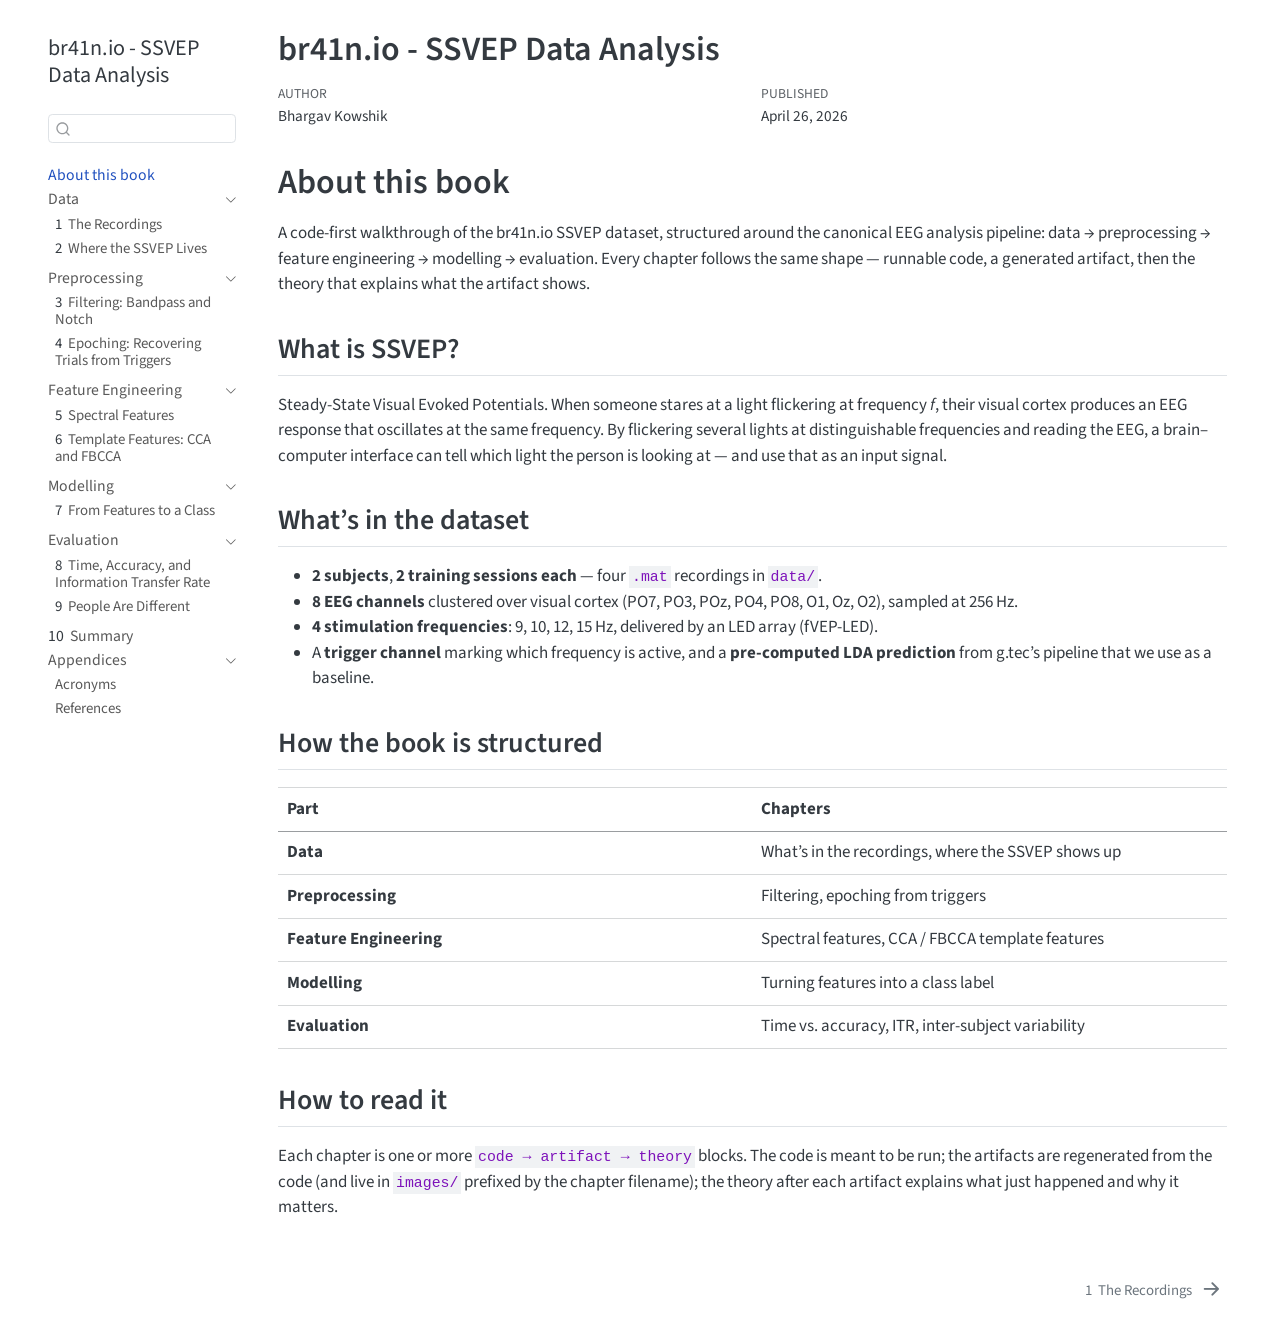
==== index.html @ b5bfbb1d "Built site for gh-pages" ====
<!DOCTYPE html>
<html xmlns="http://www.w3.org/1999/xhtml" lang="en" xml:lang="en"><head>

<meta charset="utf-8">
<meta name="generator" content="quarto-1.9.36">

<meta name="viewport" content="width=device-width, initial-scale=1.0, user-scalable=yes">

<meta name="author" content="Bhargav Kowshik">
<meta name="dcterms.date" content="2026-04-26">

<title>br41n.io - SSVEP Data Analysis</title>
<style>
/* Default styles provided by pandoc.
** See https://pandoc.org/MANUAL.html#variables-for-html for config info.
*/
code{white-space: pre-wrap;}
span.smallcaps{font-variant: small-caps;}
div.columns{display: flex; gap: min(4vw, 1.5em);}
div.column{flex: auto; overflow-x: auto;}
div.hanging-indent{margin-left: 1.5em; text-indent: -1.5em;}
ul.task-list{list-style: none;}
ul.task-list li input[type="checkbox"] {
  width: 0.8em;
  margin: 0 0.8em 0.2em -1em; /* quarto-specific, see https://github.com/quarto-dev/quarto-cli/issues/4556 */ 
  vertical-align: middle;
}
</style>


<script src="site_libs/quarto-nav/quarto-nav.js"></script>
<script src="site_libs/quarto-nav/headroom.min.js"></script>
<script src="site_libs/clipboard/clipboard.min.js"></script>
<script src="site_libs/quarto-search/autocomplete.umd.js"></script>
<script src="site_libs/quarto-search/fuse.min.js"></script>
<script src="site_libs/quarto-search/quarto-search.js"></script>
<meta name="quarto:offset" content="./">
<link href="./01-recordings.html" rel="next">
<script src="site_libs/quarto-html/quarto.js" type="module"></script>
<script src="site_libs/quarto-html/tabsets/tabsets.js" type="module"></script>
<script src="site_libs/quarto-html/popper.min.js"></script>
<script src="site_libs/quarto-html/tippy.umd.min.js"></script>
<script src="site_libs/quarto-html/anchor.min.js"></script>
<link href="site_libs/quarto-html/tippy.css" rel="stylesheet">
<link href="site_libs/quarto-html/quarto-syntax-highlighting-845c23b38eaddc0f92fda52bfe77a8c8.css" rel="stylesheet" id="quarto-text-highlighting-styles">
<script src="site_libs/bootstrap/bootstrap.min.js"></script>
<link href="site_libs/bootstrap/bootstrap-icons.css" rel="stylesheet">
<link href="site_libs/bootstrap/bootstrap-a2d7b48f14b838cedb12a1fc2429b1b5.min.css" rel="stylesheet" append-hash="true" id="quarto-bootstrap" data-mode="light">
<script id="quarto-search-options" type="application/json">{
  "location": "sidebar",
  "copy-button": false,
  "collapse-after": 3,
  "panel-placement": "start",
  "type": "textbox",
  "limit": 50,
  "keyboard-shortcut": [
    "f",
    "/",
    "s"
  ],
  "show-item-context": false,
  "language": {
    "search-no-results-text": "No results",
    "search-matching-documents-text": "matching documents",
    "search-copy-link-title": "Copy link to search",
    "search-hide-matches-text": "Hide additional matches",
    "search-more-match-text": "more match in this document",
    "search-more-matches-text": "more matches in this document",
    "search-clear-button-title": "Clear",
    "search-text-placeholder": "",
    "search-detached-cancel-button-title": "Cancel",
    "search-submit-button-title": "Submit",
    "search-label": "Search"
  }
}</script>


<link rel="stylesheet" href="custom.css">
</head>

<body class="nav-sidebar floating quarto-light">

<div id="quarto-search-results"></div>
  <header id="quarto-header" class="headroom fixed-top">
  <nav class="quarto-secondary-nav">
    <div class="container-fluid d-flex">
      <button type="button" class="quarto-btn-toggle btn" data-bs-toggle="collapse" role="button" data-bs-target=".quarto-sidebar-collapse-item" aria-controls="quarto-sidebar" aria-expanded="false" aria-label="Toggle sidebar navigation" onclick="if (window.quartoToggleHeadroom) { window.quartoToggleHeadroom(); }">
        <i class="bi bi-layout-text-sidebar-reverse"></i>
      </button>
        <nav class="quarto-page-breadcrumbs" aria-label="breadcrumb"><ol class="breadcrumb"><li class="breadcrumb-item"><a href="./index.html">About this book</a></li></ol></nav>
        <a class="flex-grow-1" role="navigation" data-bs-toggle="collapse" data-bs-target=".quarto-sidebar-collapse-item" aria-controls="quarto-sidebar" aria-expanded="false" aria-label="Toggle sidebar navigation" onclick="if (window.quartoToggleHeadroom) { window.quartoToggleHeadroom(); }">      
        </a>
      <button type="button" class="btn quarto-search-button" aria-label="Search" onclick="window.quartoOpenSearch();">
        <i class="bi bi-search"></i>
      </button>
    </div>
  </nav>
</header>
<!-- content -->
<div id="quarto-content" class="quarto-container page-columns page-rows-contents page-layout-full">
<!-- sidebar -->
  <nav id="quarto-sidebar" class="sidebar collapse collapse-horizontal quarto-sidebar-collapse-item sidebar-navigation floating overflow-auto">
    <div class="pt-lg-2 mt-2 text-left sidebar-header">
    <div class="sidebar-title mb-0 py-0">
      <a href="./">br41n.io - SSVEP Data Analysis</a> 
    </div>
      </div>
        <div class="mt-2 flex-shrink-0 align-items-center">
        <div class="sidebar-search">
        <div id="quarto-search" class="" title="Search"></div>
        </div>
        </div>
    <div class="sidebar-menu-container"> 
    <ul class="list-unstyled mt-1">
        <li class="sidebar-item">
  <div class="sidebar-item-container"> 
  <a href="./index.html" class="sidebar-item-text sidebar-link active">
 <span class="menu-text">About this book</span></a>
  </div>
</li>
        <li class="sidebar-item sidebar-item-section">
      <div class="sidebar-item-container"> 
            <a class="sidebar-item-text sidebar-link text-start" data-bs-toggle="collapse" data-bs-target="#quarto-sidebar-section-1" role="navigation" aria-expanded="true">
 <span class="menu-text">Data</span></a>
          <a class="sidebar-item-toggle text-start" data-bs-toggle="collapse" data-bs-target="#quarto-sidebar-section-1" role="navigation" aria-expanded="true" aria-label="Toggle section">
            <i class="bi bi-chevron-right ms-2"></i>
          </a> 
      </div>
      <ul id="quarto-sidebar-section-1" class="collapse list-unstyled sidebar-section depth1 show">  
          <li class="sidebar-item">
  <div class="sidebar-item-container"> 
  <a href="./01-recordings.html" class="sidebar-item-text sidebar-link">
 <span class="menu-text"><span class="chapter-number">1</span>&nbsp; <span class="chapter-title">The Recordings</span></span></a>
  </div>
</li>
          <li class="sidebar-item">
  <div class="sidebar-item-container"> 
  <a href="./02-ssvep-signature.html" class="sidebar-item-text sidebar-link">
 <span class="menu-text"><span class="chapter-number">2</span>&nbsp; <span class="chapter-title">Where the SSVEP Lives</span></span></a>
  </div>
</li>
      </ul>
  </li>
        <li class="sidebar-item sidebar-item-section">
      <div class="sidebar-item-container"> 
            <a class="sidebar-item-text sidebar-link text-start" data-bs-toggle="collapse" data-bs-target="#quarto-sidebar-section-2" role="navigation" aria-expanded="true">
 <span class="menu-text">Preprocessing</span></a>
          <a class="sidebar-item-toggle text-start" data-bs-toggle="collapse" data-bs-target="#quarto-sidebar-section-2" role="navigation" aria-expanded="true" aria-label="Toggle section">
            <i class="bi bi-chevron-right ms-2"></i>
          </a> 
      </div>
      <ul id="quarto-sidebar-section-2" class="collapse list-unstyled sidebar-section depth1 show">  
          <li class="sidebar-item">
  <div class="sidebar-item-container"> 
  <a href="./03-filtering.html" class="sidebar-item-text sidebar-link">
 <span class="menu-text"><span class="chapter-number">3</span>&nbsp; <span class="chapter-title">Filtering: Bandpass and Notch</span></span></a>
  </div>
</li>
          <li class="sidebar-item">
  <div class="sidebar-item-container"> 
  <a href="./04-epoching.html" class="sidebar-item-text sidebar-link">
 <span class="menu-text"><span class="chapter-number">4</span>&nbsp; <span class="chapter-title">Epoching: Recovering Trials from Triggers</span></span></a>
  </div>
</li>
      </ul>
  </li>
        <li class="sidebar-item sidebar-item-section">
      <div class="sidebar-item-container"> 
            <a class="sidebar-item-text sidebar-link text-start" data-bs-toggle="collapse" data-bs-target="#quarto-sidebar-section-3" role="navigation" aria-expanded="true">
 <span class="menu-text">Feature Engineering</span></a>
          <a class="sidebar-item-toggle text-start" data-bs-toggle="collapse" data-bs-target="#quarto-sidebar-section-3" role="navigation" aria-expanded="true" aria-label="Toggle section">
            <i class="bi bi-chevron-right ms-2"></i>
          </a> 
      </div>
      <ul id="quarto-sidebar-section-3" class="collapse list-unstyled sidebar-section depth1 show">  
          <li class="sidebar-item">
  <div class="sidebar-item-container"> 
  <a href="./05-spectral-features.html" class="sidebar-item-text sidebar-link">
 <span class="menu-text"><span class="chapter-number">5</span>&nbsp; <span class="chapter-title">Spectral Features</span></span></a>
  </div>
</li>
          <li class="sidebar-item">
  <div class="sidebar-item-container"> 
  <a href="./06-template-features.html" class="sidebar-item-text sidebar-link">
 <span class="menu-text"><span class="chapter-number">6</span>&nbsp; <span class="chapter-title">Template Features: CCA and FBCCA</span></span></a>
  </div>
</li>
      </ul>
  </li>
        <li class="sidebar-item sidebar-item-section">
      <div class="sidebar-item-container"> 
            <a class="sidebar-item-text sidebar-link text-start" data-bs-toggle="collapse" data-bs-target="#quarto-sidebar-section-4" role="navigation" aria-expanded="true">
 <span class="menu-text">Modelling</span></a>
          <a class="sidebar-item-toggle text-start" data-bs-toggle="collapse" data-bs-target="#quarto-sidebar-section-4" role="navigation" aria-expanded="true" aria-label="Toggle section">
            <i class="bi bi-chevron-right ms-2"></i>
          </a> 
      </div>
      <ul id="quarto-sidebar-section-4" class="collapse list-unstyled sidebar-section depth1 show">  
          <li class="sidebar-item">
  <div class="sidebar-item-container"> 
  <a href="./07-classification.html" class="sidebar-item-text sidebar-link">
 <span class="menu-text"><span class="chapter-number">7</span>&nbsp; <span class="chapter-title">From Features to a Class</span></span></a>
  </div>
</li>
      </ul>
  </li>
        <li class="sidebar-item sidebar-item-section">
      <div class="sidebar-item-container"> 
            <a class="sidebar-item-text sidebar-link text-start" data-bs-toggle="collapse" data-bs-target="#quarto-sidebar-section-5" role="navigation" aria-expanded="true">
 <span class="menu-text">Evaluation</span></a>
          <a class="sidebar-item-toggle text-start" data-bs-toggle="collapse" data-bs-target="#quarto-sidebar-section-5" role="navigation" aria-expanded="true" aria-label="Toggle section">
            <i class="bi bi-chevron-right ms-2"></i>
          </a> 
      </div>
      <ul id="quarto-sidebar-section-5" class="collapse list-unstyled sidebar-section depth1 show">  
          <li class="sidebar-item">
  <div class="sidebar-item-container"> 
  <a href="./08-time-accuracy-itr.html" class="sidebar-item-text sidebar-link">
 <span class="menu-text"><span class="chapter-number">8</span>&nbsp; <span class="chapter-title">Time, Accuracy, and Information Transfer Rate</span></span></a>
  </div>
</li>
          <li class="sidebar-item">
  <div class="sidebar-item-container"> 
  <a href="./09-subjects.html" class="sidebar-item-text sidebar-link">
 <span class="menu-text"><span class="chapter-number">9</span>&nbsp; <span class="chapter-title">People Are Different</span></span></a>
  </div>
</li>
      </ul>
  </li>
        <li class="sidebar-item">
  <div class="sidebar-item-container"> 
  <a href="./summary.html" class="sidebar-item-text sidebar-link">
 <span class="menu-text"><span class="chapter-number">10</span>&nbsp; <span class="chapter-title">Summary</span></span></a>
  </div>
</li>
        <li class="sidebar-item sidebar-item-section">
      <div class="sidebar-item-container"> 
            <a class="sidebar-item-text sidebar-link text-start" data-bs-toggle="collapse" data-bs-target="#quarto-sidebar-section-6" role="navigation" aria-expanded="true">
 <span class="menu-text">Appendices</span></a>
          <a class="sidebar-item-toggle text-start" data-bs-toggle="collapse" data-bs-target="#quarto-sidebar-section-6" role="navigation" aria-expanded="true" aria-label="Toggle section">
            <i class="bi bi-chevron-right ms-2"></i>
          </a> 
      </div>
      <ul id="quarto-sidebar-section-6" class="collapse list-unstyled sidebar-section depth1 show">  
          <li class="sidebar-item">
  <div class="sidebar-item-container"> 
  <a href="./acronyms.html" class="sidebar-item-text sidebar-link">
 <span class="menu-text">Acronyms</span></a>
  </div>
</li>
          <li class="sidebar-item">
  <div class="sidebar-item-container"> 
  <a href="./references.html" class="sidebar-item-text sidebar-link">
 <span class="menu-text">References</span></a>
  </div>
</li>
      </ul>
  </li>
    </ul>
    </div>
</nav>
<div id="quarto-sidebar-glass" class="quarto-sidebar-collapse-item" data-bs-toggle="collapse" data-bs-target=".quarto-sidebar-collapse-item"></div>
<!-- margin-sidebar -->
    <div id="quarto-margin-sidebar" class="sidebar margin-sidebar">
        <nav id="TOC" role="doc-toc" class="toc-active">
    <h2 id="toc-title">Table of contents</h2>
   
  <ul>
  <li><a href="#about-this-book" id="toc-about-this-book" class="nav-link active" data-scroll-target="#about-this-book">About this book</a>
  <ul class="collapse">
  <li><a href="#what-is-ssvep" id="toc-what-is-ssvep" class="nav-link" data-scroll-target="#what-is-ssvep">What is SSVEP?</a></li>
  <li><a href="#whats-in-the-dataset" id="toc-whats-in-the-dataset" class="nav-link" data-scroll-target="#whats-in-the-dataset">What’s in the dataset</a></li>
  <li><a href="#how-the-book-is-structured" id="toc-how-the-book-is-structured" class="nav-link" data-scroll-target="#how-the-book-is-structured">How the book is structured</a></li>
  <li><a href="#how-to-read-it" id="toc-how-to-read-it" class="nav-link" data-scroll-target="#how-to-read-it">How to read it</a></li>
  </ul></li>
  </ul>
</nav>
    </div>
<!-- main -->
<main class="content column-body" id="quarto-document-content">

<header id="title-block-header" class="quarto-title-block default">
<div class="quarto-title">
<h1 class="title">br41n.io - SSVEP Data Analysis</h1>
</div>



<div class="quarto-title-meta column-body">

    <div>
    <div class="quarto-title-meta-heading">Author</div>
    <div class="quarto-title-meta-contents">
             <p>Bhargav Kowshik </p>
          </div>
  </div>
    
    <div>
    <div class="quarto-title-meta-heading">Published</div>
    <div class="quarto-title-meta-contents">
      <p class="date">April 26, 2026</p>
    </div>
  </div>
  
    
  </div>
  


</header>


<section id="about-this-book" class="level1 unnumbered">
<h1 class="unnumbered">About this book</h1>
<p>A code-first walkthrough of the br41n.io SSVEP dataset, structured around the canonical EEG analysis pipeline: data → preprocessing → feature engineering → modelling → evaluation. Every chapter follows the same shape — runnable code, a generated artifact, then the theory that explains what the artifact shows.</p>
<section id="what-is-ssvep" class="level2">
<h2 class="anchored" data-anchor-id="what-is-ssvep">What is SSVEP?</h2>
<p>Steady-State Visual Evoked Potentials. When someone stares at a light flickering at frequency <em>f</em>, their visual cortex produces an EEG response that oscillates at the same frequency. By flickering several lights at distinguishable frequencies and reading the EEG, a brain–computer interface can tell which light the person is looking at — and use that as an input signal.</p>
</section>
<section id="whats-in-the-dataset" class="level2">
<h2 class="anchored" data-anchor-id="whats-in-the-dataset">What’s in the dataset</h2>
<ul>
<li><strong>2 subjects</strong>, <strong>2 training sessions each</strong> — four <code>.mat</code> recordings in <code>data/</code>.</li>
<li><strong>8 EEG channels</strong> clustered over visual cortex (PO7, PO3, POz, PO4, PO8, O1, Oz, O2), sampled at 256 Hz.</li>
<li><strong>4 stimulation frequencies</strong>: 9, 10, 12, 15 Hz, delivered by an LED array (fVEP-LED).</li>
<li>A <strong>trigger channel</strong> marking which frequency is active, and a <strong>pre-computed LDA prediction</strong> from g.tec’s pipeline that we use as a baseline.</li>
</ul>
</section>
<section id="how-the-book-is-structured" class="level2">
<h2 class="anchored" data-anchor-id="how-the-book-is-structured">How the book is structured</h2>
<table class="caption-top table">
<colgroup>
<col style="width: 50%">
<col style="width: 50%">
</colgroup>
<thead>
<tr class="header">
<th>Part</th>
<th>Chapters</th>
</tr>
</thead>
<tbody>
<tr class="odd">
<td><strong>Data</strong></td>
<td>What’s in the recordings, where the SSVEP shows up</td>
</tr>
<tr class="even">
<td><strong>Preprocessing</strong></td>
<td>Filtering, epoching from triggers</td>
</tr>
<tr class="odd">
<td><strong>Feature Engineering</strong></td>
<td>Spectral features, CCA / FBCCA template features</td>
</tr>
<tr class="even">
<td><strong>Modelling</strong></td>
<td>Turning features into a class label</td>
</tr>
<tr class="odd">
<td><strong>Evaluation</strong></td>
<td>Time vs.&nbsp;accuracy, ITR, inter-subject variability</td>
</tr>
</tbody>
</table>
</section>
<section id="how-to-read-it" class="level2">
<h2 class="anchored" data-anchor-id="how-to-read-it">How to read it</h2>
<p>Each chapter is one or more <code>code → artifact → theory</code> blocks. The code is meant to be run; the artifacts are regenerated from the code (and live in <code>images/</code> prefixed by the chapter filename); the theory after each artifact explains what just happened and why it matters.</p>


</section>
</section>

</main> <!-- /main -->
<script id="quarto-html-after-body" type="application/javascript">
  window.document.addEventListener("DOMContentLoaded", function (event) {
    const icon = "";
    const anchorJS = new window.AnchorJS();
    anchorJS.options = {
      placement: 'right',
      icon: icon
    };
    anchorJS.add('.anchored');
    const isCodeAnnotation = (el) => {
      for (const clz of el.classList) {
        if (clz.startsWith('code-annotation-')) {                     
          return true;
        }
      }
      return false;
    }
    const onCopySuccess = function(e) {
      // button target
      const button = e.trigger;
      // don't keep focus
      button.blur();
      // flash "checked"
      button.classList.add('code-copy-button-checked');
      var currentTitle = button.getAttribute("title");
      button.setAttribute("title", "Copied!");
      let tooltip;
      if (window.bootstrap) {
        button.setAttribute("data-bs-toggle", "tooltip");
        button.setAttribute("data-bs-placement", "left");
        button.setAttribute("data-bs-title", "Copied!");
        tooltip = new bootstrap.Tooltip(button, 
          { trigger: "manual", 
            customClass: "code-copy-button-tooltip",
            offset: [0, -8]});
        tooltip.show();    
      }
      setTimeout(function() {
        if (tooltip) {
          tooltip.hide();
          button.removeAttribute("data-bs-title");
          button.removeAttribute("data-bs-toggle");
          button.removeAttribute("data-bs-placement");
        }
        button.setAttribute("title", currentTitle);
        button.classList.remove('code-copy-button-checked');
      }, 1000);
      // clear code selection
      e.clearSelection();
    }
    const getTextToCopy = function(trigger) {
      const outerScaffold = trigger.parentElement.cloneNode(true);
      const codeEl = outerScaffold.querySelector('code');
      for (const childEl of codeEl.children) {
        if (isCodeAnnotation(childEl)) {
          childEl.remove();
        }
      }
      return codeEl.innerText;
    }
    const clipboard = new window.ClipboardJS('.code-copy-button:not([data-in-quarto-modal])', {
      text: getTextToCopy
    });
    clipboard.on('success', onCopySuccess);
    if (window.document.getElementById('quarto-embedded-source-code-modal')) {
      const clipboardModal = new window.ClipboardJS('.code-copy-button[data-in-quarto-modal]', {
        text: getTextToCopy,
        container: window.document.getElementById('quarto-embedded-source-code-modal')
      });
      clipboardModal.on('success', onCopySuccess);
    }
      var localhostRegex = new RegExp(/^(?:http|https):\/\/localhost\:?[0-9]*\//);
      var mailtoRegex = new RegExp(/^mailto:/);
        var filterRegex = new RegExp('/' + window.location.host + '/');
      var isInternal = (href) => {
          return filterRegex.test(href) || localhostRegex.test(href) || mailtoRegex.test(href);
      }
      // Inspect non-navigation links and adorn them if external
     var links = window.document.querySelectorAll('a[href]:not(.nav-link):not(.navbar-brand):not(.toc-action):not(.sidebar-link):not(.sidebar-item-toggle):not(.pagination-link):not(.no-external):not([aria-hidden]):not(.dropdown-item):not(.quarto-navigation-tool):not(.about-link)');
      for (var i=0; i<links.length; i++) {
        const link = links[i];
        if (!isInternal(link.href)) {
          // undo the damage that might have been done by quarto-nav.js in the case of
          // links that we want to consider external
          if (link.dataset.originalHref !== undefined) {
            link.href = link.dataset.originalHref;
          }
        }
      }
    function tippyHover(el, contentFn, onTriggerFn, onUntriggerFn) {
      const config = {
        allowHTML: true,
        maxWidth: 500,
        delay: 100,
        arrow: false,
        appendTo: function(el) {
            return el.parentElement;
        },
        interactive: true,
        interactiveBorder: 10,
        theme: 'quarto',
        placement: 'bottom-start',
      };
      if (contentFn) {
        config.content = contentFn;
      }
      if (onTriggerFn) {
        config.onTrigger = onTriggerFn;
      }
      if (onUntriggerFn) {
        config.onUntrigger = onUntriggerFn;
      }
      window.tippy(el, config); 
    }
    const noterefs = window.document.querySelectorAll('a[role="doc-noteref"]');
    for (var i=0; i<noterefs.length; i++) {
      const ref = noterefs[i];
      tippyHover(ref, function() {
        // use id or data attribute instead here
        let href = ref.getAttribute('data-footnote-href') || ref.getAttribute('href');
        try { href = new URL(href).hash; } catch {}
        const id = href.replace(/^#\/?/, "");
        const note = window.document.getElementById(id);
        if (note) {
          return note.innerHTML;
        } else {
          return "";
        }
      });
    }
    const xrefs = window.document.querySelectorAll('a.quarto-xref');
    const processXRef = (id, note) => {
      // Strip column container classes
      const stripColumnClz = (el) => {
        el.classList.remove("page-full", "page-columns");
        if (el.children) {
          for (const child of el.children) {
            stripColumnClz(child);
          }
        }
      }
      stripColumnClz(note)
      if (id === null || id.startsWith('sec-')) {
        // Special case sections, only their first couple elements
        const container = document.createElement("div");
        if (note.children && note.children.length > 2) {
          container.appendChild(note.children[0].cloneNode(true));
          for (let i = 1; i < note.children.length; i++) {
            const child = note.children[i];
            if (child.tagName === "P" && child.innerText === "") {
              continue;
            } else {
              container.appendChild(child.cloneNode(true));
              break;
            }
          }
          if (window.Quarto?.typesetMath) {
            window.Quarto.typesetMath(container);
          }
          return container.innerHTML
        } else {
          if (window.Quarto?.typesetMath) {
            window.Quarto.typesetMath(note);
          }
          return note.innerHTML;
        }
      } else {
        // Remove any anchor links if they are present
        const anchorLink = note.querySelector('a.anchorjs-link');
        if (anchorLink) {
          anchorLink.remove();
        }
        if (window.Quarto?.typesetMath) {
          window.Quarto.typesetMath(note);
        }
        if (note.classList.contains("callout")) {
          return note.outerHTML;
        } else {
          return note.innerHTML;
        }
      }
    }
    for (var i=0; i<xrefs.length; i++) {
      const xref = xrefs[i];
      tippyHover(xref, undefined, function(instance) {
        instance.disable();
        let url = xref.getAttribute('href');
        let hash = undefined; 
        if (url.startsWith('#')) {
          hash = url;
        } else {
          try { hash = new URL(url).hash; } catch {}
        }
        if (hash) {
          const id = hash.replace(/^#\/?/, "");
          const note = window.document.getElementById(id);
          if (note !== null) {
            try {
              const html = processXRef(id, note.cloneNode(true));
              instance.setContent(html);
            } finally {
              instance.enable();
              instance.show();
            }
          } else {
            // See if we can fetch this
            fetch(url.split('#')[0])
            .then(res => res.text())
            .then(html => {
              const parser = new DOMParser();
              const htmlDoc = parser.parseFromString(html, "text/html");
              const note = htmlDoc.getElementById(id);
              if (note !== null) {
                const html = processXRef(id, note);
                instance.setContent(html);
              } 
            }).finally(() => {
              instance.enable();
              instance.show();
            });
          }
        } else {
          // See if we can fetch a full url (with no hash to target)
          // This is a special case and we should probably do some content thinning / targeting
          fetch(url)
          .then(res => res.text())
          .then(html => {
            const parser = new DOMParser();
            const htmlDoc = parser.parseFromString(html, "text/html");
            const note = htmlDoc.querySelector('main.content');
            if (note !== null) {
              // This should only happen for chapter cross references
              // (since there is no id in the URL)
              // remove the first header
              if (note.children.length > 0 && note.children[0].tagName === "HEADER") {
                note.children[0].remove();
              }
              const html = processXRef(null, note);
              instance.setContent(html);
            } 
          }).finally(() => {
            instance.enable();
            instance.show();
          });
        }
      }, function(instance) {
      });
    }
        let selectedAnnoteEl;
        const selectorForAnnotation = ( cell, annotation) => {
          let cellAttr = 'data-code-cell="' + cell + '"';
          let lineAttr = 'data-code-annotation="' +  annotation + '"';
          const selector = 'span[' + cellAttr + '][' + lineAttr + ']';
          return selector;
        }
        const selectCodeLines = (annoteEl) => {
          const doc = window.document;
          const targetCell = annoteEl.getAttribute("data-target-cell");
          const targetAnnotation = annoteEl.getAttribute("data-target-annotation");
          const annoteSpan = window.document.querySelector(selectorForAnnotation(targetCell, targetAnnotation));
          const lines = annoteSpan.getAttribute("data-code-lines").split(",");
          const lineIds = lines.map((line) => {
            return targetCell + "-" + line;
          })
          let top = null;
          let height = null;
          let parent = null;
          if (lineIds.length > 0) {
              //compute the position of the single el (top and bottom and make a div)
              const el = window.document.getElementById(lineIds[0]);
              top = el.offsetTop;
              height = el.offsetHeight;
              parent = el.parentElement.parentElement;
            if (lineIds.length > 1) {
              const lastEl = window.document.getElementById(lineIds[lineIds.length - 1]);
              const bottom = lastEl.offsetTop + lastEl.offsetHeight;
              height = bottom - top;
            }
            if (top !== null && height !== null && parent !== null) {
              // cook up a div (if necessary) and position it 
              let div = window.document.getElementById("code-annotation-line-highlight");
              if (div === null) {
                div = window.document.createElement("div");
                div.setAttribute("id", "code-annotation-line-highlight");
                div.style.position = 'absolute';
                parent.appendChild(div);
              }
              div.style.top = top - 2 + "px";
              div.style.height = height + 4 + "px";
              div.style.left = 0;
              let gutterDiv = window.document.getElementById("code-annotation-line-highlight-gutter");
              if (gutterDiv === null) {
                gutterDiv = window.document.createElement("div");
                gutterDiv.setAttribute("id", "code-annotation-line-highlight-gutter");
                gutterDiv.style.position = 'absolute';
                const codeCell = window.document.getElementById(targetCell);
                const gutter = codeCell.querySelector('.code-annotation-gutter');
                gutter.appendChild(gutterDiv);
              }
              gutterDiv.style.top = top - 2 + "px";
              gutterDiv.style.height = height + 4 + "px";
            }
            selectedAnnoteEl = annoteEl;
          }
        };
        const unselectCodeLines = () => {
          const elementsIds = ["code-annotation-line-highlight", "code-annotation-line-highlight-gutter"];
          elementsIds.forEach((elId) => {
            const div = window.document.getElementById(elId);
            if (div) {
              div.remove();
            }
          });
          selectedAnnoteEl = undefined;
        };
          // Handle positioning of the toggle
      window.addEventListener(
        "resize",
        throttle(() => {
          elRect = undefined;
          if (selectedAnnoteEl) {
            selectCodeLines(selectedAnnoteEl);
          }
        }, 10)
      );
      function throttle(fn, ms) {
      let throttle = false;
      let timer;
        return (...args) => {
          if(!throttle) { // first call gets through
              fn.apply(this, args);
              throttle = true;
          } else { // all the others get throttled
              if(timer) clearTimeout(timer); // cancel #2
              timer = setTimeout(() => {
                fn.apply(this, args);
                timer = throttle = false;
              }, ms);
          }
        };
      }
        // Attach click handler to the DT
        const annoteDls = window.document.querySelectorAll('dt[data-target-cell]');
        for (const annoteDlNode of annoteDls) {
          annoteDlNode.addEventListener('click', (event) => {
            const clickedEl = event.target;
            if (clickedEl !== selectedAnnoteEl) {
              unselectCodeLines();
              const activeEl = window.document.querySelector('dt[data-target-cell].code-annotation-active');
              if (activeEl) {
                activeEl.classList.remove('code-annotation-active');
              }
              selectCodeLines(clickedEl);
              clickedEl.classList.add('code-annotation-active');
            } else {
              // Unselect the line
              unselectCodeLines();
              clickedEl.classList.remove('code-annotation-active');
            }
          });
        }
    const findCites = (el) => {
      const parentEl = el.parentElement;
      if (parentEl) {
        const cites = parentEl.dataset.cites;
        if (cites) {
          return {
            el,
            cites: cites.split(' ')
          };
        } else {
          return findCites(el.parentElement)
        }
      } else {
        return undefined;
      }
    };
    var bibliorefs = window.document.querySelectorAll('a[role="doc-biblioref"]');
    for (var i=0; i<bibliorefs.length; i++) {
      const ref = bibliorefs[i];
      const citeInfo = findCites(ref);
      if (citeInfo) {
        tippyHover(citeInfo.el, function() {
          var popup = window.document.createElement('div');
          citeInfo.cites.forEach(function(cite) {
            var citeDiv = window.document.createElement('div');
            citeDiv.classList.add('hanging-indent');
            citeDiv.classList.add('csl-entry');
            var biblioDiv = window.document.getElementById('ref-' + cite);
            if (biblioDiv) {
              citeDiv.innerHTML = biblioDiv.innerHTML;
            }
            popup.appendChild(citeDiv);
          });
          return popup.innerHTML;
        });
      }
    }
  });
  </script>
<nav class="page-navigation column-body">
  <div class="nav-page nav-page-previous">
  </div>
  <div class="nav-page nav-page-next">
      <a href="./01-recordings.html" class="pagination-link" aria-label="The Recordings">
        <span class="nav-page-text"><span class="chapter-number">1</span>&nbsp; <span class="chapter-title">The Recordings</span></span> <i class="bi bi-arrow-right-short"></i>
      </a>
  </div>
</nav>
</div> <!-- /content -->




</body></html>
---- site_libs/quarto-html/tippy.css ----
.tippy-box[data-animation=fade][data-state=hidden]{opacity:0}[data-tippy-root]{max-width:calc(100vw - 10px)}.tippy-box{position:relative;background-color:#333;color:#fff;border-radius:4px;font-size:14px;line-height:1.4;white-space:normal;outline:0;transition-property:transform,visibility,opacity}.tippy-box[data-placement^=top]>.tippy-arrow{bottom:0}.tippy-box[data-placement^=top]>.tippy-arrow:before{bottom:-7px;left:0;border-width:8px 8px 0;border-top-color:initial;transform-origin:center top}.tippy-box[data-placement^=bottom]>.tippy-arrow{top:0}.tippy-box[data-placement^=bottom]>.tippy-arrow:before{top:-7px;left:0;border-width:0 8px 8px;border-bottom-color:initial;transform-origin:center bottom}.tippy-box[data-placement^=left]>.tippy-arrow{right:0}.tippy-box[data-placement^=left]>.tippy-arrow:before{border-width:8px 0 8px 8px;border-left-color:initial;right:-7px;transform-origin:center left}.tippy-box[data-placement^=right]>.tippy-arrow{left:0}.tippy-box[data-placement^=right]>.tippy-arrow:before{left:-7px;border-width:8px 8px 8px 0;border-right-color:initial;transform-origin:center right}.tippy-box[data-inertia][data-state=visible]{transition-timing-function:cubic-bezier(.54,1.5,.38,1.11)}.tippy-arrow{width:16px;height:16px;color:#333}.tippy-arrow:before{content:"";position:absolute;border-color:transparent;border-style:solid}.tippy-content{position:relative;padding:5px 9px;z-index:1}
---- site_libs/quarto-html/quarto-syntax-highlighting-845c23b38eaddc0f92fda52bfe77a8c8.css ----
/* quarto syntax highlight colors */
:root {
  --quarto-hl-ot-color: #003B4F;
  --quarto-hl-at-color: #657422;
  --quarto-hl-ss-color: #20794D;
  --quarto-hl-an-color: #5E5E5E;
  --quarto-hl-fu-color: #4758AB;
  --quarto-hl-st-color: #20794D;
  --quarto-hl-cf-color: #003B4F;
  --quarto-hl-op-color: #5E5E5E;
  --quarto-hl-er-color: #AD0000;
  --quarto-hl-bn-color: #AD0000;
  --quarto-hl-al-color: #AD0000;
  --quarto-hl-va-color: #111111;
  --quarto-hl-bu-color: inherit;
  --quarto-hl-ex-color: inherit;
  --quarto-hl-pp-color: #AD0000;
  --quarto-hl-in-color: #5E5E5E;
  --quarto-hl-vs-color: #20794D;
  --quarto-hl-wa-color: #5E5E5E;
  --quarto-hl-do-color: #5E5E5E;
  --quarto-hl-im-color: #00769E;
  --quarto-hl-ch-color: #20794D;
  --quarto-hl-dt-color: #AD0000;
  --quarto-hl-fl-color: #AD0000;
  --quarto-hl-co-color: #5E5E5E;
  --quarto-hl-cv-color: #5E5E5E;
  --quarto-hl-cn-color: #8f5902;
  --quarto-hl-sc-color: #5E5E5E;
  --quarto-hl-dv-color: #AD0000;
  --quarto-hl-kw-color: #003B4F;
}

/* other quarto variables */
:root {
  --quarto-font-monospace: SFMono-Regular, Menlo, Monaco, Consolas, "Liberation Mono", "Courier New", monospace;
}

/* syntax highlight based on Pandoc's rules */
pre > code.sourceCode > span {
  color: #003B4F;
}

code.sourceCode > span {
  color: #003B4F;
}

div.sourceCode,
div.sourceCode pre.sourceCode {
  color: #003B4F;
}

/* Normal */
code span {
  color: #003B4F;
}

/* Alert */
code span.al {
  color: #AD0000;
  font-style: inherit;
}

/* Annotation */
code span.an {
  color: #5E5E5E;
  font-style: inherit;
}

/* Attribute */
code span.at {
  color: #657422;
  font-style: inherit;
}

/* BaseN */
code span.bn {
  color: #AD0000;
  font-style: inherit;
}

/* BuiltIn */
code span.bu {
  font-style: inherit;
}

/* ControlFlow */
code span.cf {
  color: #003B4F;
  font-weight: bold;
  font-style: inherit;
}

/* Char */
code span.ch {
  color: #20794D;
  font-style: inherit;
}

/* Constant */
code span.cn {
  color: #8f5902;
  font-style: inherit;
}

/* Comment */
code span.co {
  color: #5E5E5E;
  font-style: inherit;
}

/* CommentVar */
code span.cv {
  color: #5E5E5E;
  font-style: italic;
}

/* Documentation */
code span.do {
  color: #5E5E5E;
  font-style: italic;
}

/* DataType */
code span.dt {
  color: #AD0000;
  font-style: inherit;
}

/* DecVal */
code span.dv {
  color: #AD0000;
  font-style: inherit;
}

/* Error */
code span.er {
  color: #AD0000;
  font-style: inherit;
}

/* Extension */
code span.ex {
  font-style: inherit;
}

/* Float */
code span.fl {
  color: #AD0000;
  font-style: inherit;
}

/* Function */
code span.fu {
  color: #4758AB;
  font-style: inherit;
}

/* Import */
code span.im {
  color: #00769E;
  font-style: inherit;
}

/* Information */
code span.in {
  color: #5E5E5E;
  font-style: inherit;
}

/* Keyword */
code span.kw {
  color: #003B4F;
  font-weight: bold;
  font-style: inherit;
}

/* Operator */
code span.op {
  color: #5E5E5E;
  font-style: inherit;
}

/* Other */
code span.ot {
  color: #003B4F;
  font-style: inherit;
}

/* Preprocessor */
code span.pp {
  color: #AD0000;
  font-style: inherit;
}

/* SpecialChar */
code span.sc {
  color: #5E5E5E;
  font-style: inherit;
}

/* SpecialString */
code span.ss {
  color: #20794D;
  font-style: inherit;
}

/* String */
code span.st {
  color: #20794D;
  font-style: inherit;
}

/* Variable */
code span.va {
  color: #111111;
  font-style: inherit;
}

/* VerbatimString */
code span.vs {
  color: #20794D;
  font-style: inherit;
}

/* Warning */
code span.wa {
  color: #5E5E5E;
  font-style: italic;
}

.prevent-inlining {
  content: "</";
}

/*# sourceMappingURL=ac89f0bb514bba72461919f78549e31c.css.map */
---- custom.css ----
.figure-img,
.quarto-figure img,
.cell-output-display img {
  max-width: 100%;
  height: auto;
}
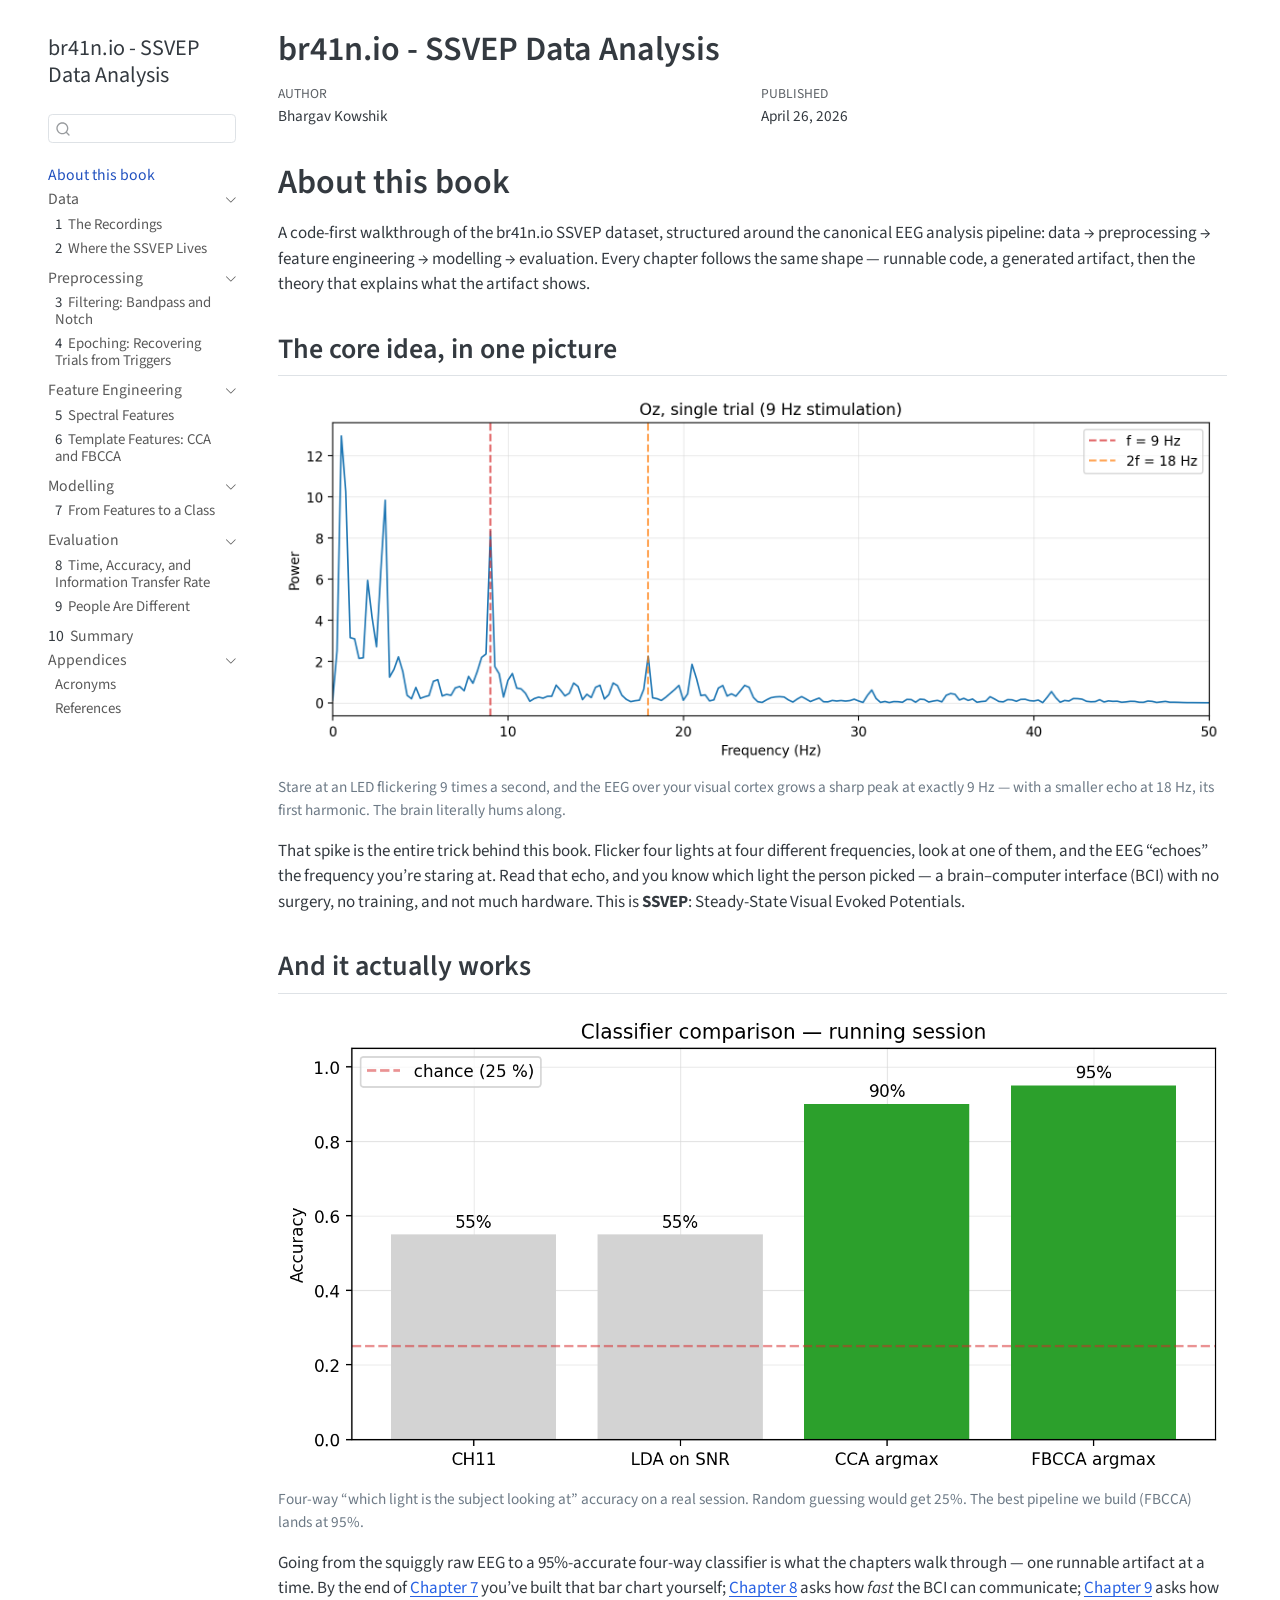
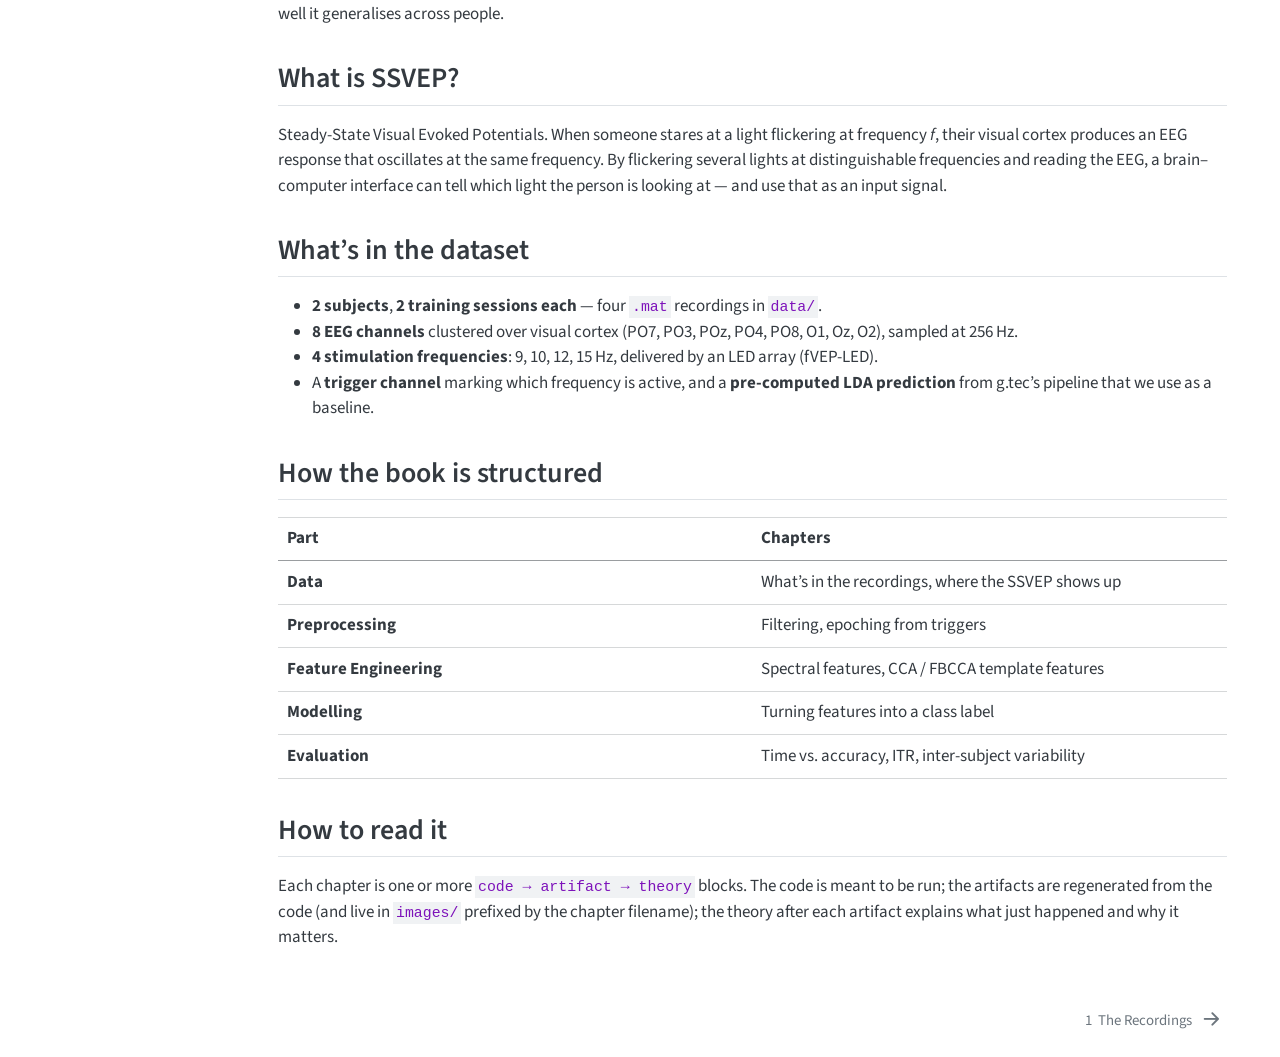
==== commit dbb988c9: "Built site for gh-pages" ====
--- a/index.html
+++ b/index.html
@@ -2,7 +2,7 @@
 <html xmlns="http://www.w3.org/1999/xhtml" lang="en" xml:lang="en"><head>
 
 <meta charset="utf-8">
-<meta name="generator" content="quarto-1.9.36">
+<meta name="generator" content="quarto-1.9.37">
 
 <meta name="viewport" content="width=device-width, initial-scale=1.0, user-scalable=yes">
 
@@ -42,10 +42,13 @@
 <script src="site_libs/quarto-html/tippy.umd.min.js"></script>
 <script src="site_libs/quarto-html/anchor.min.js"></script>
 <link href="site_libs/quarto-html/tippy.css" rel="stylesheet">
-<link href="site_libs/quarto-html/quarto-syntax-highlighting-845c23b38eaddc0f92fda52bfe77a8c8.css" rel="stylesheet" id="quarto-text-highlighting-styles">
+<link href="site_libs/quarto-html/quarto-syntax-highlighting-7f8f88aac4f3542376d5c11b86a4c14d.css" rel="stylesheet" id="quarto-text-highlighting-styles">
 <script src="site_libs/bootstrap/bootstrap.min.js"></script>
 <link href="site_libs/bootstrap/bootstrap-icons.css" rel="stylesheet">
-<link href="site_libs/bootstrap/bootstrap-a2d7b48f14b838cedb12a1fc2429b1b5.min.css" rel="stylesheet" append-hash="true" id="quarto-bootstrap" data-mode="light">
+<link href="site_libs/bootstrap/bootstrap-6029dec71651c072c732535701ccdffd.min.css" rel="stylesheet" append-hash="true" id="quarto-bootstrap" data-mode="light">
+<script src="site_libs/quarto-contrib/glightbox/glightbox.min.js"></script>
+<link href="site_libs/quarto-contrib/glightbox/glightbox.min.css" rel="stylesheet">
+<link href="site_libs/quarto-contrib/glightbox/lightbox.css" rel="stylesheet">
 <script id="quarto-search-options" type="application/json">{
   "location": "sidebar",
   "copy-button": false,
@@ -268,6 +271,8 @@
   <ul>
   <li><a href="#about-this-book" id="toc-about-this-book" class="nav-link active" data-scroll-target="#about-this-book">About this book</a>
   <ul class="collapse">
+  <li><a href="#the-core-idea-in-one-picture" id="toc-the-core-idea-in-one-picture" class="nav-link" data-scroll-target="#the-core-idea-in-one-picture">The core idea, in one picture</a></li>
+  <li><a href="#and-it-actually-works" id="toc-and-it-actually-works" class="nav-link" data-scroll-target="#and-it-actually-works">And it actually works</a></li>
   <li><a href="#what-is-ssvep" id="toc-what-is-ssvep" class="nav-link" data-scroll-target="#what-is-ssvep">What is SSVEP?</a></li>
   <li><a href="#whats-in-the-dataset" id="toc-whats-in-the-dataset" class="nav-link" data-scroll-target="#whats-in-the-dataset">What’s in the dataset</a></li>
   <li><a href="#how-the-book-is-structured" id="toc-how-the-book-is-structured" class="nav-link" data-scroll-target="#how-the-book-is-structured">How the book is structured</a></li>
@@ -313,6 +318,26 @@
 <section id="about-this-book" class="level1 unnumbered">
 <h1 class="unnumbered">About this book</h1>
 <p>A code-first walkthrough of the br41n.io SSVEP dataset, structured around the canonical EEG analysis pipeline: data → preprocessing → feature engineering → modelling → evaluation. Every chapter follows the same shape — runnable code, a generated artifact, then the theory that explains what the artifact shows.</p>
+<section id="the-core-idea-in-one-picture" class="level2">
+<h2 class="anchored" data-anchor-id="the-core-idea-in-one-picture">The core idea, in one picture</h2>
+<div class="quarto-figure quarto-figure-center">
+<figure class="figure">
+<p><a href="images/02-ssvep-signature_psd.png" class="lightbox" data-gallery="quarto-lightbox-gallery-1" title="Stare at an LED flickering 9 times a second, and the EEG over your visual cortex grows a sharp peak at exactly 9 Hz — with a smaller echo at 18 Hz, its first harmonic. The brain literally hums along."><img src="images/02-ssvep-signature_psd.png" class="img-fluid figure-img" alt="Stare at an LED flickering 9 times a second, and the EEG over your visual cortex grows a sharp peak at exactly 9 Hz — with a smaller echo at 18 Hz, its first harmonic. The brain literally hums along."></a></p>
+<figcaption>Stare at an LED flickering 9 times a second, and the EEG over your visual cortex grows a sharp peak at exactly 9 Hz — with a smaller echo at 18 Hz, its first harmonic. The brain literally hums along.</figcaption>
+</figure>
+</div>
+<p>That spike is the entire trick behind this book. Flicker four lights at four different frequencies, look at one of them, and the EEG “echoes” the frequency you’re staring at. Read that echo, and you know which light the person picked — a brain–computer interface (BCI) with no surgery, no training, and not much hardware. This is <strong>SSVEP</strong>: Steady-State Visual Evoked Potentials.</p>
+</section>
+<section id="and-it-actually-works" class="level2">
+<h2 class="anchored" data-anchor-id="and-it-actually-works">And it actually works</h2>
+<div class="quarto-figure quarto-figure-center">
+<figure class="figure">
+<p><a href="images/07-classification_comparison.png" class="lightbox" data-gallery="quarto-lightbox-gallery-2" title="Four-way “which light is the subject looking at” accuracy on a real session. Random guessing would get 25%. The best pipeline we build (FBCCA) lands at 95%."><img src="images/07-classification_comparison.png" class="img-fluid figure-img" alt="Four-way “which light is the subject looking at” accuracy on a real session. Random guessing would get 25%. The best pipeline we build (FBCCA) lands at 95%."></a></p>
+<figcaption>Four-way “which light is the subject looking at” accuracy on a real session. Random guessing would get 25%. The best pipeline we build (FBCCA) lands at 95%.</figcaption>
+</figure>
+</div>
+<p>Going from the squiggly raw EEG to a 95%-accurate four-way classifier is what the chapters walk through — one runnable artifact at a time. By the end of <a href="./07-classification.html">Chapter 7</a> you’ve built that bar chart yourself; <a href="./08-time-accuracy-itr.html">Chapter 8</a> asks how <em>fast</em> the BCI can communicate; <a href="./09-subjects.html">Chapter 9</a> asks how well it generalises across people.</p>
+</section>
 <section id="what-is-ssvep" class="level2">
 <h2 class="anchored" data-anchor-id="what-is-ssvep">What is SSVEP?</h2>
 <p>Steady-State Visual Evoked Potentials. When someone stares at a light flickering at frequency <em>f</em>, their visual cortex produces an EEG response that oscillates at the same frequency. By flickering several lights at distinguishable frequencies and reading the EEG, a brain–computer interface can tell which light the person is looking at — and use that as an input signal.</p>
@@ -782,6 +807,38 @@
   </div>
 </nav>
 </div> <!-- /content -->
+<script>var lightboxQuarto = GLightbox({"closeEffect":"zoom","descPosition":"bottom","loop":false,"openEffect":"zoom","selector":".lightbox"});
+(function() {
+  let previousOnload = window.onload;
+  window.onload = () => {
+    if (previousOnload) {
+      previousOnload();
+    }
+    lightboxQuarto.on('slide_before_load', (data) => {
+      const { slideIndex, slideNode, slideConfig, player, trigger } = data;
+      const href = trigger.getAttribute('href');
+      if (href !== null) {
+        const imgEl = window.document.querySelector(`a[href="${href}"] img`);
+        if (imgEl !== null) {
+          const srcAttr = imgEl.getAttribute("src");
+          if (srcAttr && srcAttr.startsWith("data:")) {
+            slideConfig.href = srcAttr;
+          }
+        }
+      } 
+    });
+  
+    lightboxQuarto.on('slide_after_load', (data) => {
+      const { slideIndex, slideNode, slideConfig, player, trigger } = data;
+      if (window.Quarto?.typesetMath) {
+        window.Quarto.typesetMath(slideNode);
+      }
+    });
+  
+  };
+  
+})();
+          </script>
 
 
 
--- a/site_libs/quarto-html/quarto-syntax-highlighting-7f8f88aac4f3542376d5c11b86a4c14d.css
+++ b/site_libs/quarto-html/quarto-syntax-highlighting-7f8f88aac4f3542376d5c11b86a4c14d.css
@@ -0,0 +1,236 @@
+/* quarto syntax highlight colors */
+:root {
+  --quarto-hl-ot-color: #003B4F;
+  --quarto-hl-at-color: #657422;
+  --quarto-hl-ss-color: #20794D;
+  --quarto-hl-an-color: #5E5E5E;
+  --quarto-hl-fu-color: #4758AB;
+  --quarto-hl-st-color: #20794D;
+  --quarto-hl-cf-color: #003B4F;
+  --quarto-hl-op-color: #5E5E5E;
+  --quarto-hl-er-color: #AD0000;
+  --quarto-hl-bn-color: #AD0000;
+  --quarto-hl-al-color: #AD0000;
+  --quarto-hl-va-color: #111111;
+  --quarto-hl-bu-color: inherit;
+  --quarto-hl-ex-color: inherit;
+  --quarto-hl-pp-color: #AD0000;
+  --quarto-hl-in-color: #5E5E5E;
+  --quarto-hl-vs-color: #20794D;
+  --quarto-hl-wa-color: #5E5E5E;
+  --quarto-hl-do-color: #5E5E5E;
+  --quarto-hl-im-color: #00769E;
+  --quarto-hl-ch-color: #20794D;
+  --quarto-hl-dt-color: #AD0000;
+  --quarto-hl-fl-color: #AD0000;
+  --quarto-hl-co-color: #5E5E5E;
+  --quarto-hl-cv-color: #5E5E5E;
+  --quarto-hl-cn-color: #8f5902;
+  --quarto-hl-sc-color: #5E5E5E;
+  --quarto-hl-dv-color: #AD0000;
+  --quarto-hl-kw-color: #003B4F;
+}
+
+/* other quarto variables */
+:root {
+  --quarto-font-monospace: SFMono-Regular, Menlo, Monaco, Consolas, "Liberation Mono", "Courier New", monospace;
+}
+
+/* syntax highlight based on Pandoc's rules */
+pre > code.sourceCode > span {
+  color: #003B4F;
+}
+
+code.sourceCode > span {
+  color: #003B4F;
+}
+
+div.sourceCode,
+div.sourceCode pre.sourceCode {
+  color: #003B4F;
+}
+
+/* Normal */
+code span {
+  color: #003B4F;
+}
+
+/* Alert */
+code span.al {
+  color: #AD0000;
+  font-style: inherit;
+}
+
+/* Annotation */
+code span.an {
+  color: #5E5E5E;
+  font-style: inherit;
+}
+
+/* Attribute */
+code span.at {
+  color: #657422;
+  font-style: inherit;
+}
+
+/* BaseN */
+code span.bn {
+  color: #AD0000;
+  font-style: inherit;
+}
+
+/* BuiltIn */
+code span.bu {
+  font-style: inherit;
+}
+
+/* ControlFlow */
+code span.cf {
+  color: #003B4F;
+  font-weight: bold;
+  font-style: inherit;
+}
+
+/* Char */
+code span.ch {
+  color: #20794D;
+  font-style: inherit;
+}
+
+/* Constant */
+code span.cn {
+  color: #8f5902;
+  font-style: inherit;
+}
+
+/* Comment */
+code span.co {
+  color: #5E5E5E;
+  font-style: inherit;
+}
+
+/* CommentVar */
+code span.cv {
+  color: #5E5E5E;
+  font-style: italic;
+}
+
+/* Documentation */
+code span.do {
+  color: #5E5E5E;
+  font-style: italic;
+}
+
+/* DataType */
+code span.dt {
+  color: #AD0000;
+  font-style: inherit;
+}
+
+/* DecVal */
+code span.dv {
+  color: #AD0000;
+  font-style: inherit;
+}
+
+/* Error */
+code span.er {
+  color: #AD0000;
+  font-style: inherit;
+}
+
+/* Extension */
+code span.ex {
+  font-style: inherit;
+}
+
+/* Float */
+code span.fl {
+  color: #AD0000;
+  font-style: inherit;
+}
+
+/* Function */
+code span.fu {
+  color: #4758AB;
+  font-style: inherit;
+}
+
+/* Import */
+code span.im {
+  color: #00769E;
+  font-style: inherit;
+}
+
+/* Information */
+code span.in {
+  color: #5E5E5E;
+  font-style: inherit;
+}
+
+/* Keyword */
+code span.kw {
+  color: #003B4F;
+  font-weight: bold;
+  font-style: inherit;
+}
+
+/* Operator */
+code span.op {
+  color: #5E5E5E;
+  font-style: inherit;
+}
+
+/* Other */
+code span.ot {
+  color: #003B4F;
+  font-style: inherit;
+}
+
+/* Preprocessor */
+code span.pp {
+  color: #AD0000;
+  font-style: inherit;
+}
+
+/* SpecialChar */
+code span.sc {
+  color: #5E5E5E;
+  font-style: inherit;
+}
+
+/* SpecialString */
+code span.ss {
+  color: #20794D;
+  font-style: inherit;
+}
+
+/* String */
+code span.st {
+  color: #20794D;
+  font-style: inherit;
+}
+
+/* Variable */
+code span.va {
+  color: #111111;
+  font-style: inherit;
+}
+
+/* VerbatimString */
+code span.vs {
+  color: #20794D;
+  font-style: inherit;
+}
+
+/* Warning */
+code span.wa {
+  color: #5E5E5E;
+  font-style: italic;
+}
+
+.prevent-inlining {
+  content: "</";
+}
+
+/*# sourceMappingURL=789ad8cd35626ba772517505b42a116e.css.map */
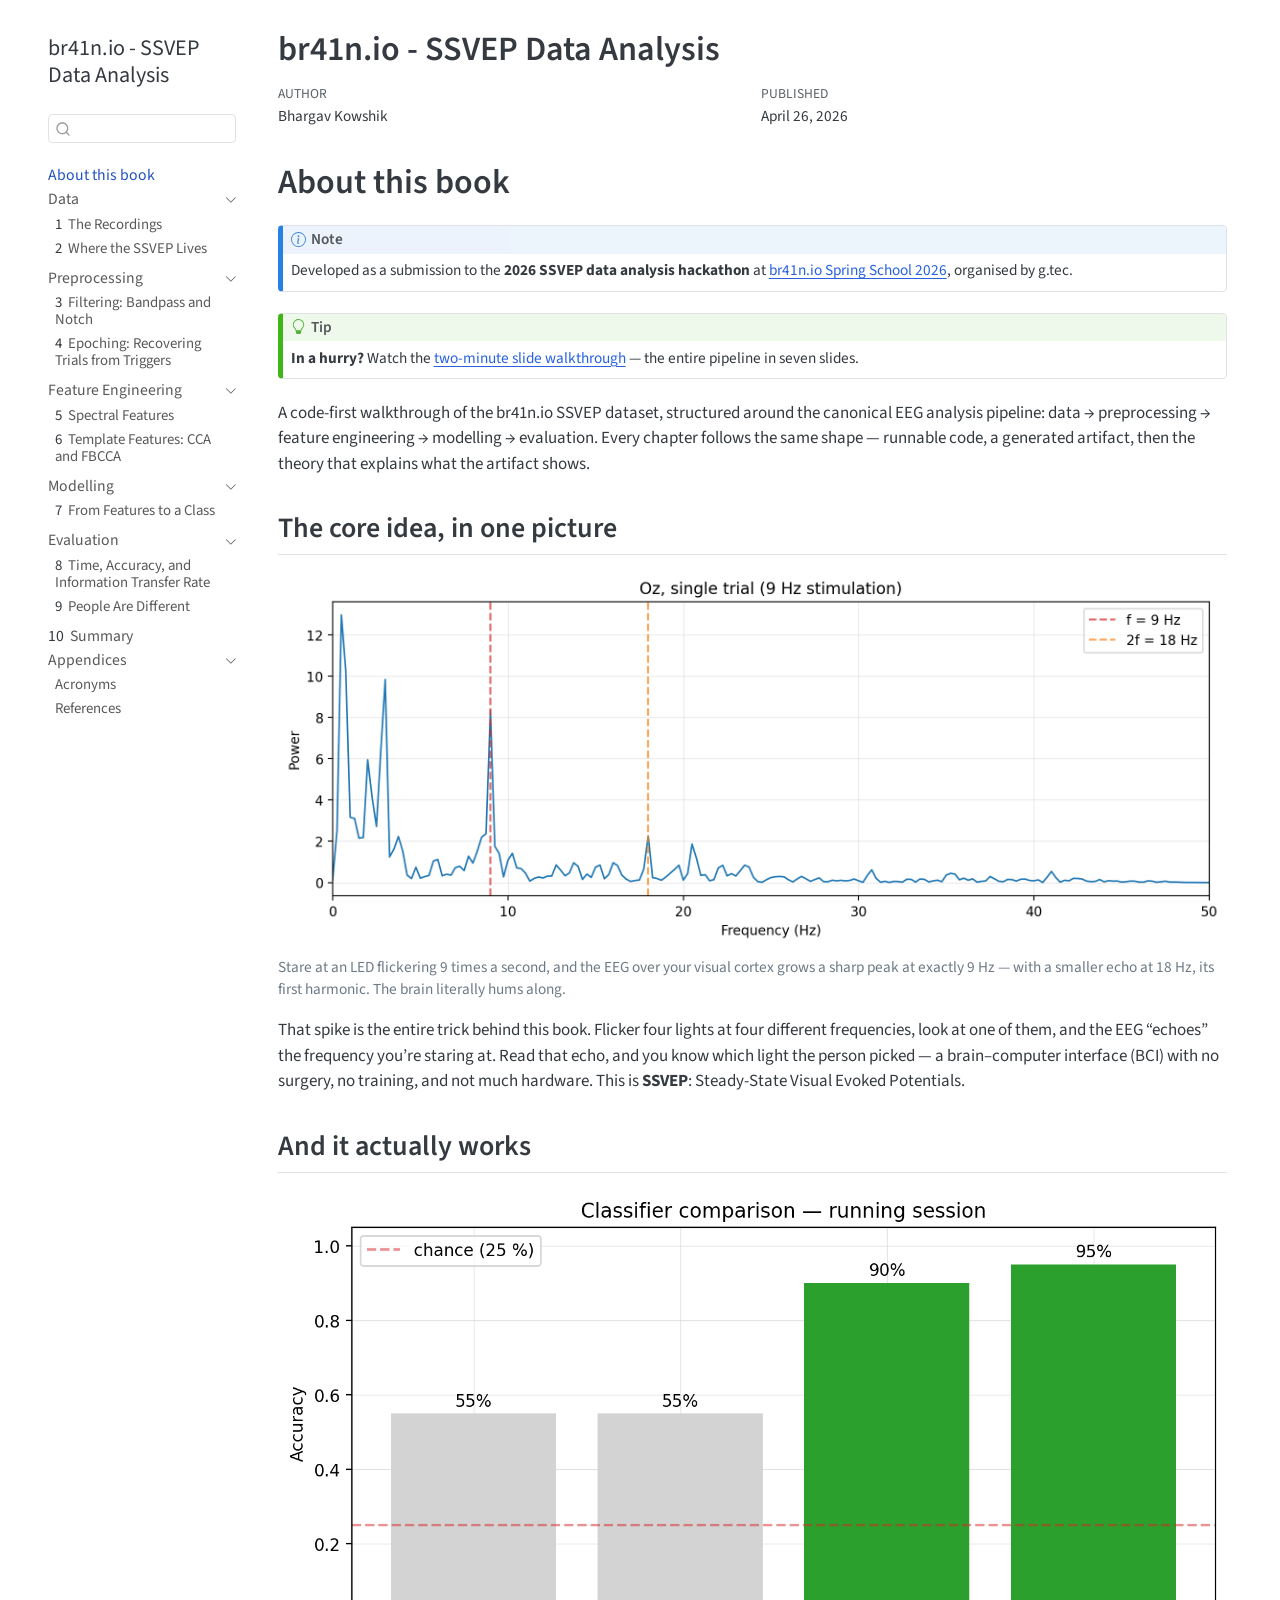
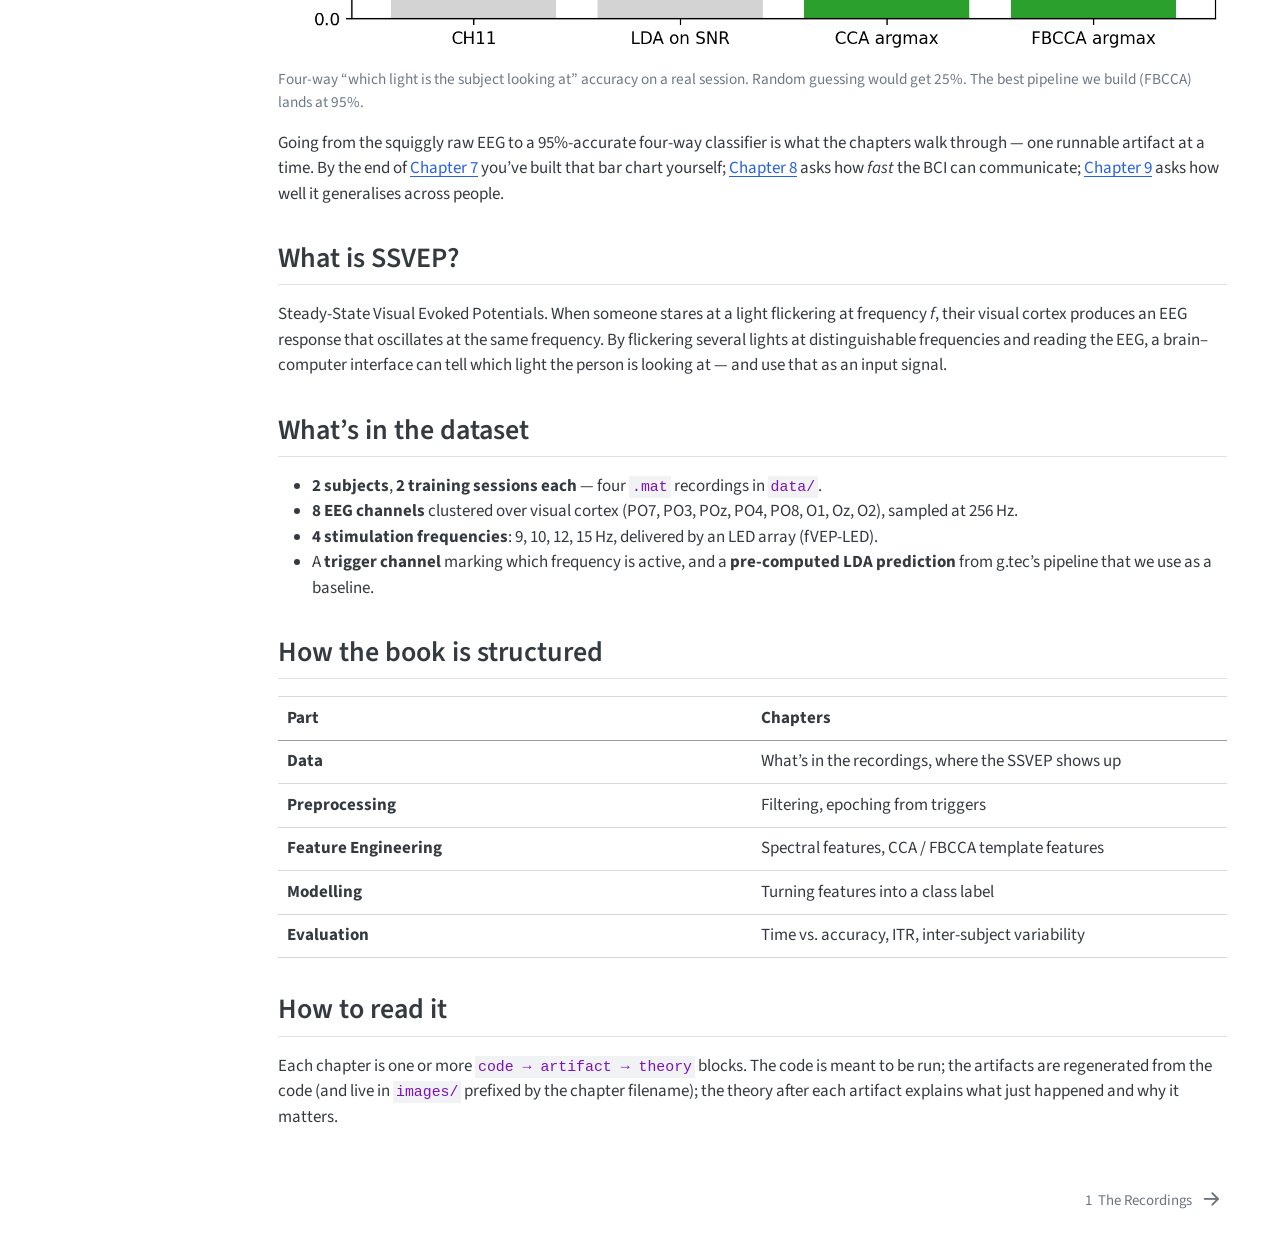
==== commit 18164c30: "Built site for gh-pages" ====
--- a/index.html
+++ b/index.html
@@ -317,6 +317,32 @@
 
 <section id="about-this-book" class="level1 unnumbered">
 <h1 class="unnumbered">About this book</h1>
+<div class="callout callout-style-default callout-note callout-titled">
+<div class="callout-header d-flex align-content-center">
+<div class="callout-icon-container">
+<i class="callout-icon"></i>
+</div>
+<div class="callout-title-container flex-fill">
+Note
+</div>
+</div>
+<div class="callout-body-container callout-body">
+<p>Developed as a submission to the <strong>2026 SSVEP data analysis hackathon</strong> at <a href="https://www.br41n.io/Spring-School-2026">br41n.io Spring School 2026</a>, organised by g.tec.</p>
+</div>
+</div>
+<div class="callout callout-style-default callout-tip callout-titled">
+<div class="callout-header d-flex align-content-center">
+<div class="callout-icon-container">
+<i class="callout-icon"></i>
+</div>
+<div class="callout-title-container flex-fill">
+Tip
+</div>
+</div>
+<div class="callout-body-container callout-body">
+<p><strong>In a hurry?</strong> Watch the <a href="slides.html">two-minute slide walkthrough</a> — the entire pipeline in seven slides.</p>
+</div>
+</div>
 <p>A code-first walkthrough of the br41n.io SSVEP dataset, structured around the canonical EEG analysis pipeline: data → preprocessing → feature engineering → modelling → evaluation. Every chapter follows the same shape — runnable code, a generated artifact, then the theory that explains what the artifact shows.</p>
 <section id="the-core-idea-in-one-picture" class="level2">
 <h2 class="anchored" data-anchor-id="the-core-idea-in-one-picture">The core idea, in one picture</h2>
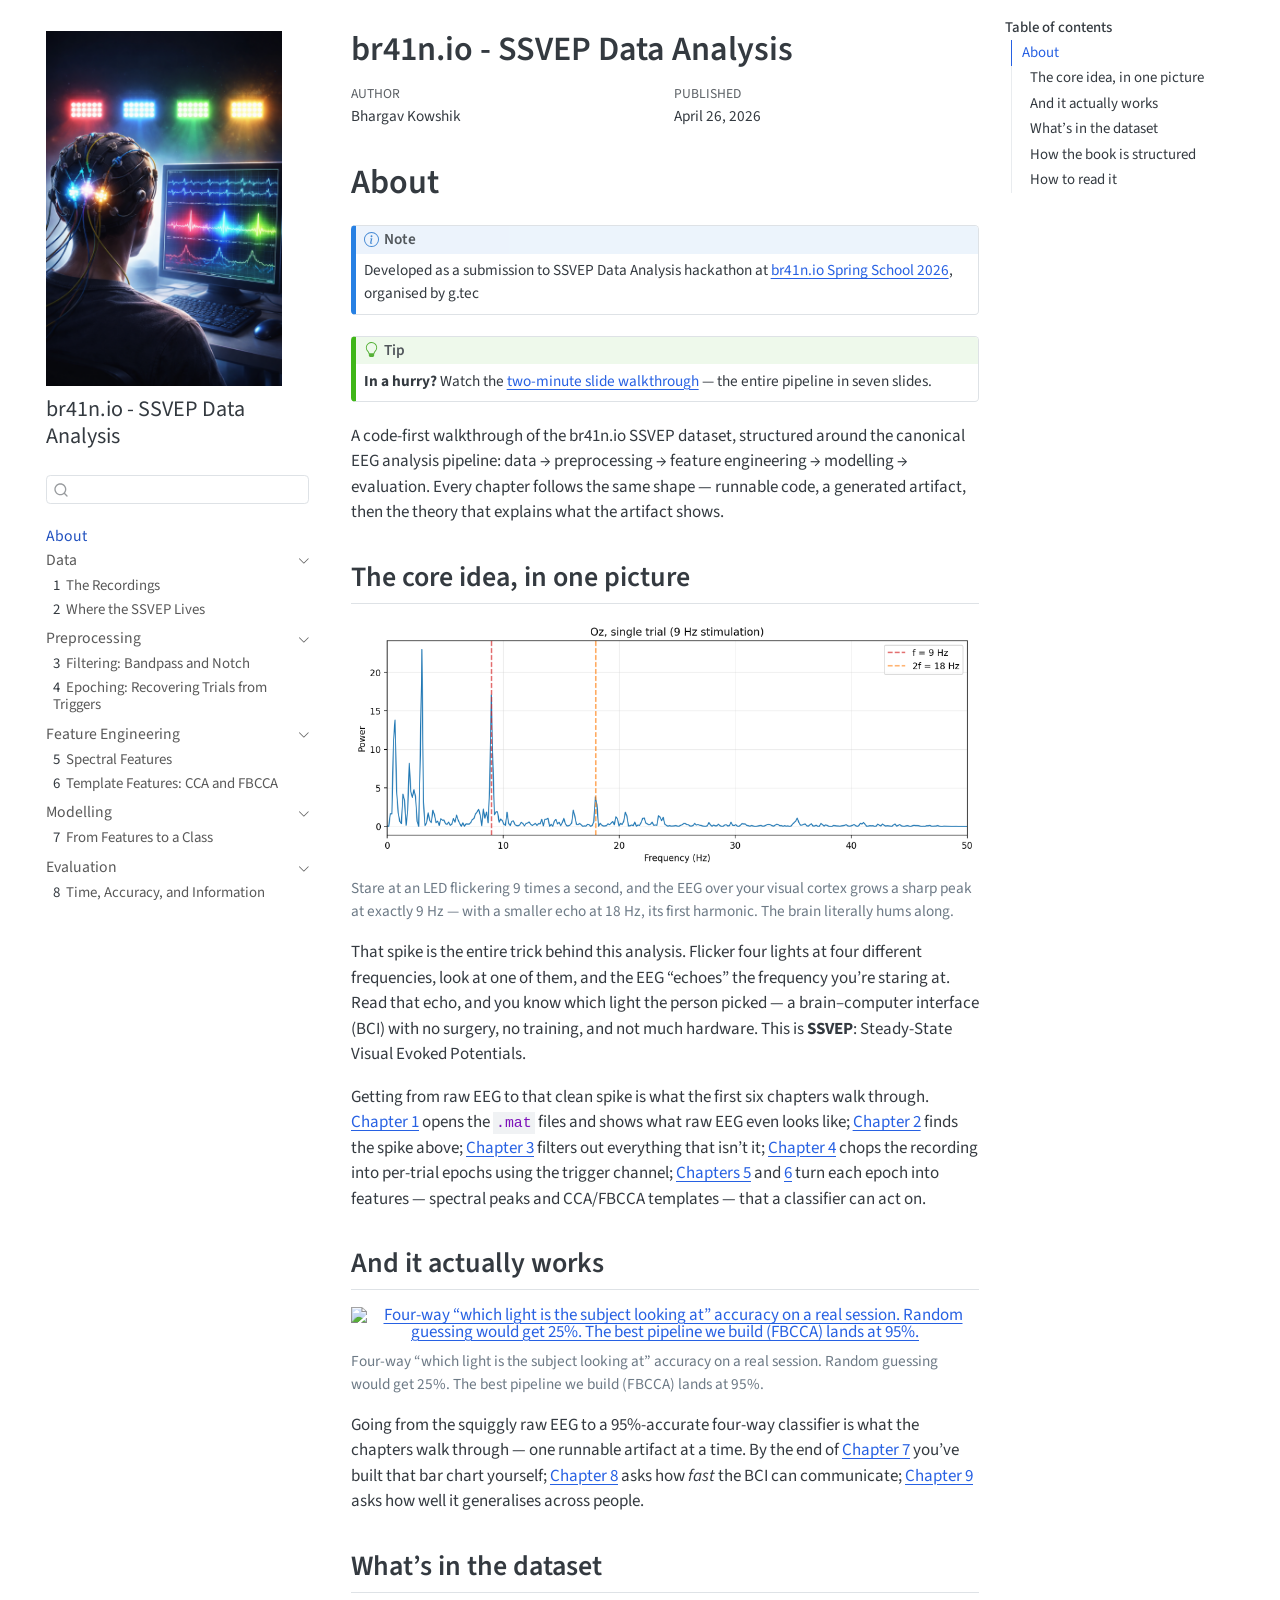
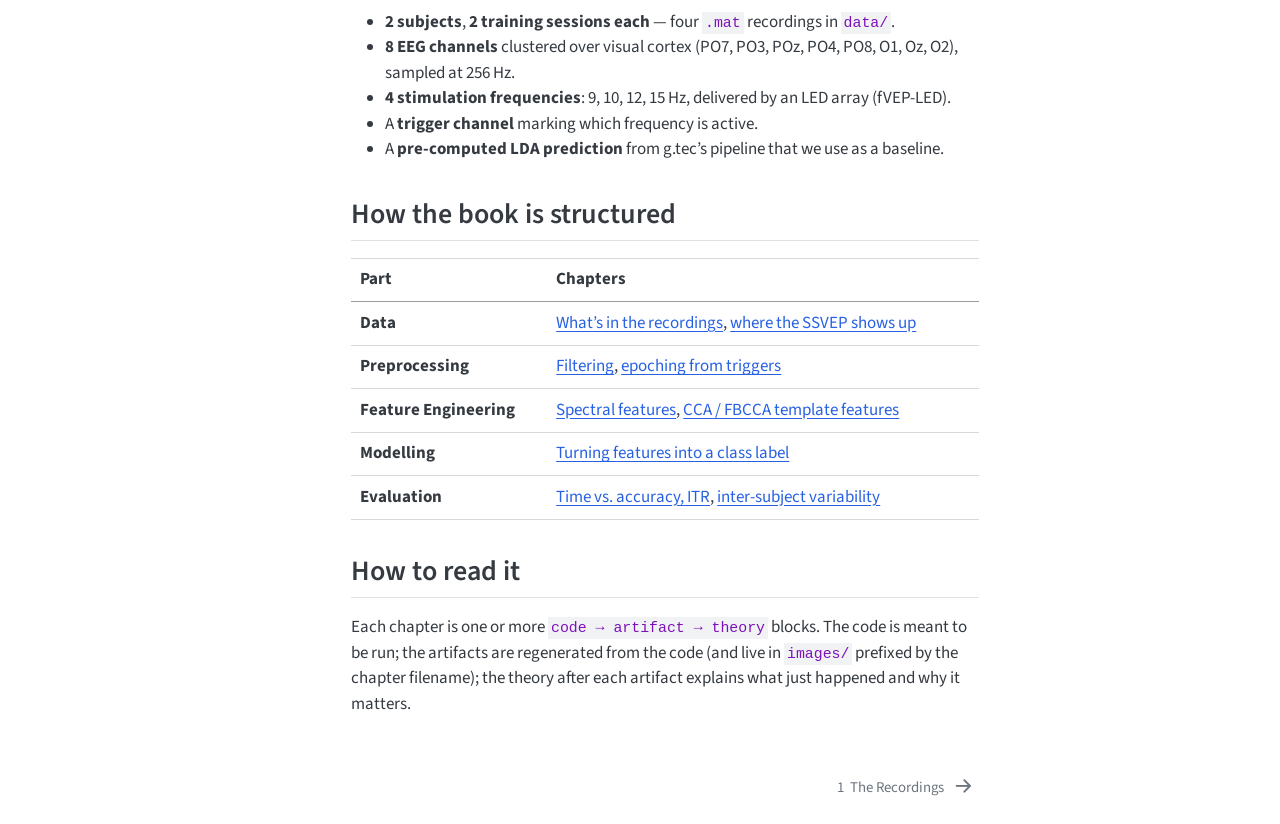
==== commit 5d7b2b03: "Built site for gh-pages" ====
--- a/index.html
+++ b/index.html
@@ -45,7 +45,7 @@
 <link href="site_libs/quarto-html/quarto-syntax-highlighting-7f8f88aac4f3542376d5c11b86a4c14d.css" rel="stylesheet" id="quarto-text-highlighting-styles">
 <script src="site_libs/bootstrap/bootstrap.min.js"></script>
 <link href="site_libs/bootstrap/bootstrap-icons.css" rel="stylesheet">
-<link href="site_libs/bootstrap/bootstrap-6029dec71651c072c732535701ccdffd.min.css" rel="stylesheet" append-hash="true" id="quarto-bootstrap" data-mode="light">
+<link href="site_libs/bootstrap/bootstrap-e9a2425ed2db37d2ba9572119ae29c4e.min.css" rel="stylesheet" append-hash="true" id="quarto-bootstrap" data-mode="light">
 <script src="site_libs/quarto-contrib/glightbox/glightbox.min.js"></script>
 <link href="site_libs/quarto-contrib/glightbox/glightbox.min.css" rel="stylesheet">
 <link href="site_libs/quarto-contrib/glightbox/lightbox.css" rel="stylesheet">
@@ -90,7 +90,7 @@
       <button type="button" class="quarto-btn-toggle btn" data-bs-toggle="collapse" role="button" data-bs-target=".quarto-sidebar-collapse-item" aria-controls="quarto-sidebar" aria-expanded="false" aria-label="Toggle sidebar navigation" onclick="if (window.quartoToggleHeadroom) { window.quartoToggleHeadroom(); }">
         <i class="bi bi-layout-text-sidebar-reverse"></i>
       </button>
-        <nav class="quarto-page-breadcrumbs" aria-label="breadcrumb"><ol class="breadcrumb"><li class="breadcrumb-item"><a href="./index.html">About this book</a></li></ol></nav>
+        <nav class="quarto-page-breadcrumbs" aria-label="breadcrumb"><ol class="breadcrumb"><li class="breadcrumb-item"><a href="./index.html">About</a></li></ol></nav>
         <a class="flex-grow-1" role="navigation" data-bs-toggle="collapse" data-bs-target=".quarto-sidebar-collapse-item" aria-controls="quarto-sidebar" aria-expanded="false" aria-label="Toggle sidebar navigation" onclick="if (window.quartoToggleHeadroom) { window.quartoToggleHeadroom(); }">      
         </a>
       <button type="button" class="btn quarto-search-button" aria-label="Search" onclick="window.quartoOpenSearch();">
@@ -103,7 +103,11 @@
 <div id="quarto-content" class="quarto-container page-columns page-rows-contents page-layout-full">
 <!-- sidebar -->
   <nav id="quarto-sidebar" class="sidebar collapse collapse-horizontal quarto-sidebar-collapse-item sidebar-navigation floating overflow-auto">
-    <div class="pt-lg-2 mt-2 text-left sidebar-header">
+    <div class="pt-lg-2 mt-2 text-left sidebar-header sidebar-header-stacked">
+      <a href="./index.html" class="sidebar-logo-link">
+      <img src="./logo.png" alt="" class="sidebar-logo light-content py-0 d-lg-inline d-none">
+      <img src="./logo.png" alt="" class="sidebar-logo dark-content py-0 d-lg-inline d-none">
+      </a>
     <div class="sidebar-title mb-0 py-0">
       <a href="./">br41n.io - SSVEP Data Analysis</a> 
     </div>
@@ -118,7 +122,7 @@
         <li class="sidebar-item">
   <div class="sidebar-item-container"> 
   <a href="./index.html" class="sidebar-item-text sidebar-link active">
- <span class="menu-text">About this book</span></a>
+ <span class="menu-text">About</span></a>
   </div>
 </li>
         <li class="sidebar-item sidebar-item-section">
@@ -233,32 +237,21 @@
         <li class="sidebar-item">
   <div class="sidebar-item-container"> 
   <a href="./summary.html" class="sidebar-item-text sidebar-link">
- <span class="menu-text"><span class="chapter-number">10</span>&nbsp; <span class="chapter-title">Summary</span></span></a>
-  </div>
-</li>
-        <li class="sidebar-item sidebar-item-section">
-      <div class="sidebar-item-container"> 
-            <a class="sidebar-item-text sidebar-link text-start" data-bs-toggle="collapse" data-bs-target="#quarto-sidebar-section-6" role="navigation" aria-expanded="true">
- <span class="menu-text">Appendices</span></a>
-          <a class="sidebar-item-toggle text-start" data-bs-toggle="collapse" data-bs-target="#quarto-sidebar-section-6" role="navigation" aria-expanded="true" aria-label="Toggle section">
-            <i class="bi bi-chevron-right ms-2"></i>
-          </a> 
-      </div>
-      <ul id="quarto-sidebar-section-6" class="collapse list-unstyled sidebar-section depth1 show">  
-          <li class="sidebar-item">
+ <span class="menu-text">Summary</span></a>
+  </div>
+</li>
+        <li class="sidebar-item">
   <div class="sidebar-item-container"> 
   <a href="./acronyms.html" class="sidebar-item-text sidebar-link">
  <span class="menu-text">Acronyms</span></a>
   </div>
 </li>
-          <li class="sidebar-item">
+        <li class="sidebar-item">
   <div class="sidebar-item-container"> 
   <a href="./references.html" class="sidebar-item-text sidebar-link">
  <span class="menu-text">References</span></a>
   </div>
 </li>
-      </ul>
-  </li>
     </ul>
     </div>
 </nav>
@@ -269,11 +262,10 @@
     <h2 id="toc-title">Table of contents</h2>
    
   <ul>
-  <li><a href="#about-this-book" id="toc-about-this-book" class="nav-link active" data-scroll-target="#about-this-book">About this book</a>
+  <li><a href="#about" id="toc-about" class="nav-link active" data-scroll-target="#about">About</a>
   <ul class="collapse">
   <li><a href="#the-core-idea-in-one-picture" id="toc-the-core-idea-in-one-picture" class="nav-link" data-scroll-target="#the-core-idea-in-one-picture">The core idea, in one picture</a></li>
   <li><a href="#and-it-actually-works" id="toc-and-it-actually-works" class="nav-link" data-scroll-target="#and-it-actually-works">And it actually works</a></li>
-  <li><a href="#what-is-ssvep" id="toc-what-is-ssvep" class="nav-link" data-scroll-target="#what-is-ssvep">What is SSVEP?</a></li>
   <li><a href="#whats-in-the-dataset" id="toc-whats-in-the-dataset" class="nav-link" data-scroll-target="#whats-in-the-dataset">What’s in the dataset</a></li>
   <li><a href="#how-the-book-is-structured" id="toc-how-the-book-is-structured" class="nav-link" data-scroll-target="#how-the-book-is-structured">How the book is structured</a></li>
   <li><a href="#how-to-read-it" id="toc-how-to-read-it" class="nav-link" data-scroll-target="#how-to-read-it">How to read it</a></li>
@@ -315,8 +307,8 @@
 </header>
 
 
-<section id="about-this-book" class="level1 unnumbered">
-<h1 class="unnumbered">About this book</h1>
+<section id="about" class="level1 unnumbered">
+<h1 class="unnumbered">About</h1>
 <div class="callout callout-style-default callout-note callout-titled">
 <div class="callout-header d-flex align-content-center">
 <div class="callout-icon-container">
@@ -327,7 +319,7 @@
 </div>
 </div>
 <div class="callout-body-container callout-body">
-<p>Developed as a submission to the <strong>2026 SSVEP data analysis hackathon</strong> at <a href="https://www.br41n.io/Spring-School-2026">br41n.io Spring School 2026</a>, organised by g.tec.</p>
+<p>Developed as a submission to SSVEP Data Analysis hackathon at <a href="https://www.br41n.io/Spring-School-2026">br41n.io Spring School 2026</a>, organised by g.tec</p>
 </div>
 </div>
 <div class="callout callout-style-default callout-tip callout-titled">
@@ -340,7 +332,7 @@
 </div>
 </div>
 <div class="callout-body-container callout-body">
-<p><strong>In a hurry?</strong> Watch the <a href="slides.html">two-minute slide walkthrough</a> — the entire pipeline in seven slides.</p>
+<p><strong>In a hurry?</strong> Watch the <a href="slides/">two-minute slide walkthrough</a> — the entire pipeline in seven slides.</p>
 </div>
 </div>
 <p>A code-first walkthrough of the br41n.io SSVEP dataset, structured around the canonical EEG analysis pipeline: data → preprocessing → feature engineering → modelling → evaluation. Every chapter follows the same shape — runnable code, a generated artifact, then the theory that explains what the artifact shows.</p>
@@ -352,7 +344,8 @@
 <figcaption>Stare at an LED flickering 9 times a second, and the EEG over your visual cortex grows a sharp peak at exactly 9 Hz — with a smaller echo at 18 Hz, its first harmonic. The brain literally hums along.</figcaption>
 </figure>
 </div>
-<p>That spike is the entire trick behind this book. Flicker four lights at four different frequencies, look at one of them, and the EEG “echoes” the frequency you’re staring at. Read that echo, and you know which light the person picked — a brain–computer interface (BCI) with no surgery, no training, and not much hardware. This is <strong>SSVEP</strong>: Steady-State Visual Evoked Potentials.</p>
+<p>That spike is the entire trick behind this analysis. Flicker four lights at four different frequencies, look at one of them, and the EEG “echoes” the frequency you’re staring at. Read that echo, and you know which light the person picked — a brain–computer interface (BCI) with no surgery, no training, and not much hardware. This is <strong>SSVEP</strong>: Steady-State Visual Evoked Potentials.</p>
+<p>Getting from raw EEG to that clean spike is what the first six chapters walk through. <a href="./01-recordings.html">Chapter 1</a> opens the <code>.mat</code> files and shows what raw EEG even looks like; <a href="./02-ssvep-signature.html">Chapter 2</a> finds the spike above; <a href="./03-filtering.html">Chapter 3</a> filters out everything that isn’t it; <a href="./04-epoching.html">Chapter 4</a> chops the recording into per-trial epochs using the trigger channel; <a href="./05-spectral-features.html">Chapters 5</a> and <a href="./06-template-features.html">6</a> turn each epoch into features — spectral peaks and CCA/FBCCA templates — that a classifier can act on.</p>
 </section>
 <section id="and-it-actually-works" class="level2">
 <h2 class="anchored" data-anchor-id="and-it-actually-works">And it actually works</h2>
@@ -364,26 +357,19 @@
 </div>
 <p>Going from the squiggly raw EEG to a 95%-accurate four-way classifier is what the chapters walk through — one runnable artifact at a time. By the end of <a href="./07-classification.html">Chapter 7</a> you’ve built that bar chart yourself; <a href="./08-time-accuracy-itr.html">Chapter 8</a> asks how <em>fast</em> the BCI can communicate; <a href="./09-subjects.html">Chapter 9</a> asks how well it generalises across people.</p>
 </section>
-<section id="what-is-ssvep" class="level2">
-<h2 class="anchored" data-anchor-id="what-is-ssvep">What is SSVEP?</h2>
-<p>Steady-State Visual Evoked Potentials. When someone stares at a light flickering at frequency <em>f</em>, their visual cortex produces an EEG response that oscillates at the same frequency. By flickering several lights at distinguishable frequencies and reading the EEG, a brain–computer interface can tell which light the person is looking at — and use that as an input signal.</p>
-</section>
 <section id="whats-in-the-dataset" class="level2">
 <h2 class="anchored" data-anchor-id="whats-in-the-dataset">What’s in the dataset</h2>
 <ul>
 <li><strong>2 subjects</strong>, <strong>2 training sessions each</strong> — four <code>.mat</code> recordings in <code>data/</code>.</li>
 <li><strong>8 EEG channels</strong> clustered over visual cortex (PO7, PO3, POz, PO4, PO8, O1, Oz, O2), sampled at 256 Hz.</li>
 <li><strong>4 stimulation frequencies</strong>: 9, 10, 12, 15 Hz, delivered by an LED array (fVEP-LED).</li>
-<li>A <strong>trigger channel</strong> marking which frequency is active, and a <strong>pre-computed LDA prediction</strong> from g.tec’s pipeline that we use as a baseline.</li>
+<li>A <strong>trigger channel</strong> marking which frequency is active.</li>
+<li>A <strong>pre-computed LDA prediction</strong> from g.tec’s pipeline that we use as a baseline.</li>
 </ul>
 </section>
 <section id="how-the-book-is-structured" class="level2">
 <h2 class="anchored" data-anchor-id="how-the-book-is-structured">How the book is structured</h2>
 <table class="caption-top table">
-<colgroup>
-<col style="width: 50%">
-<col style="width: 50%">
-</colgroup>
 <thead>
 <tr class="header">
 <th>Part</th>
@@ -393,23 +379,23 @@
 <tbody>
 <tr class="odd">
 <td><strong>Data</strong></td>
-<td>What’s in the recordings, where the SSVEP shows up</td>
+<td><a href="./01-recordings.html">What’s in the recordings</a>, <a href="./02-ssvep-signature.html">where the SSVEP shows up</a></td>
 </tr>
 <tr class="even">
 <td><strong>Preprocessing</strong></td>
-<td>Filtering, epoching from triggers</td>
+<td><a href="./03-filtering.html">Filtering</a>, <a href="./04-epoching.html">epoching from triggers</a></td>
 </tr>
 <tr class="odd">
 <td><strong>Feature Engineering</strong></td>
-<td>Spectral features, CCA / FBCCA template features</td>
+<td><a href="./05-spectral-features.html">Spectral features</a>, <a href="./06-template-features.html">CCA / FBCCA template features</a></td>
 </tr>
 <tr class="even">
 <td><strong>Modelling</strong></td>
-<td>Turning features into a class label</td>
+<td><a href="./07-classification.html">Turning features into a class label</a></td>
 </tr>
 <tr class="odd">
 <td><strong>Evaluation</strong></td>
-<td>Time vs.&nbsp;accuracy, ITR, inter-subject variability</td>
+<td><a href="./08-time-accuracy-itr.html">Time vs.&nbsp;accuracy, ITR</a>, <a href="./09-subjects.html">inter-subject variability</a></td>
 </tr>
 </tbody>
 </table>
